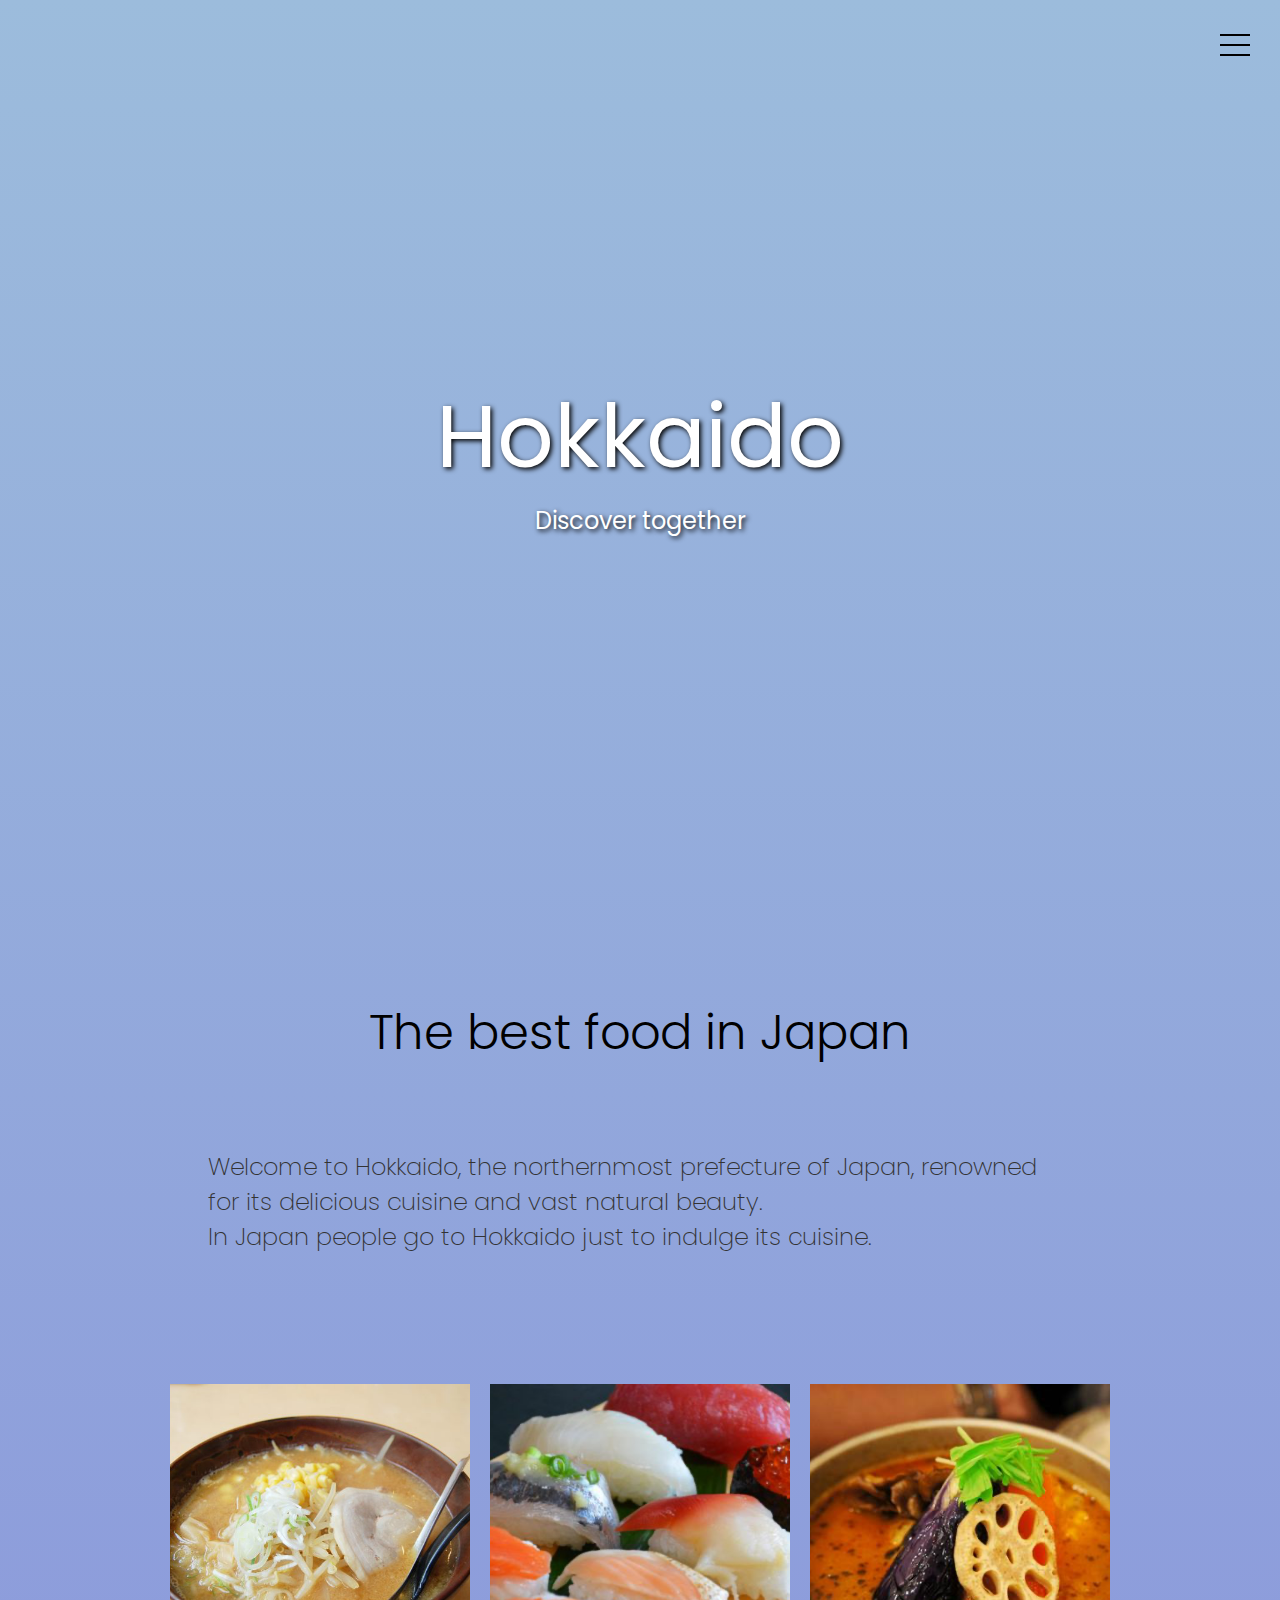
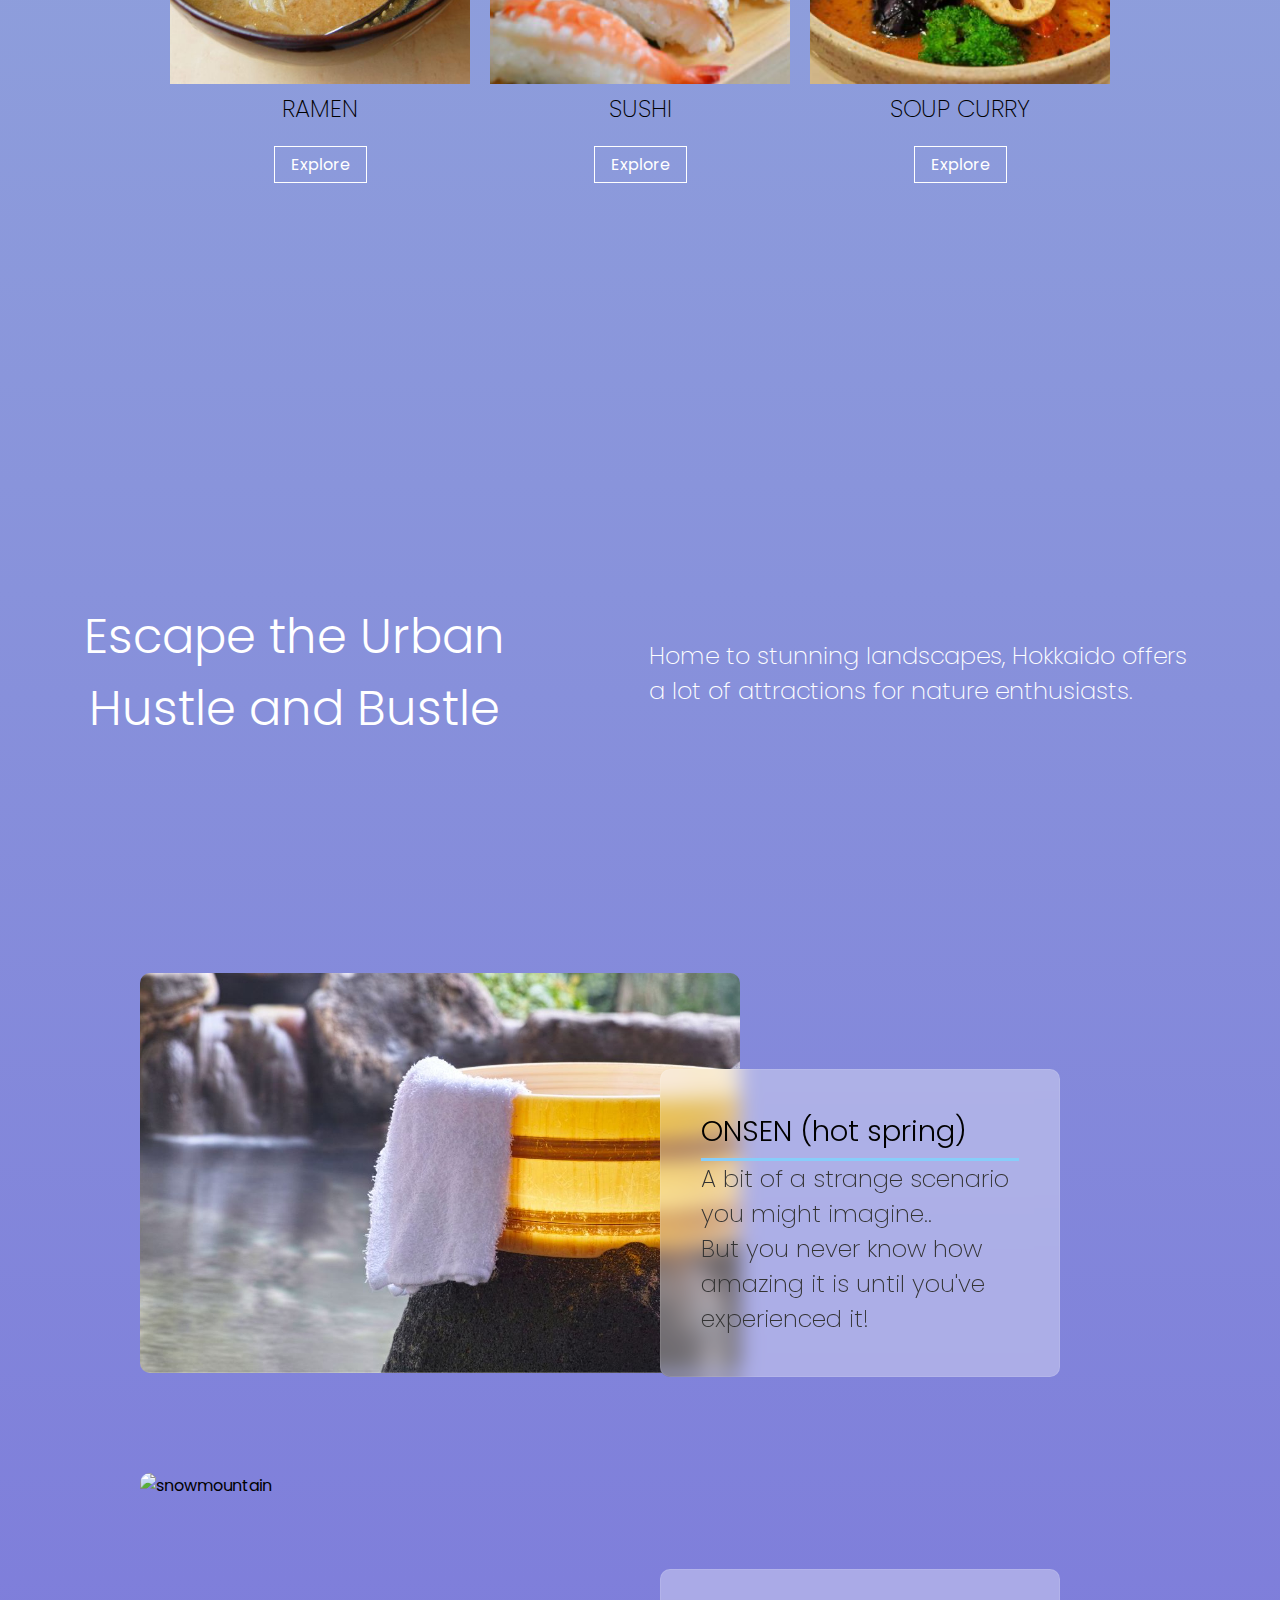
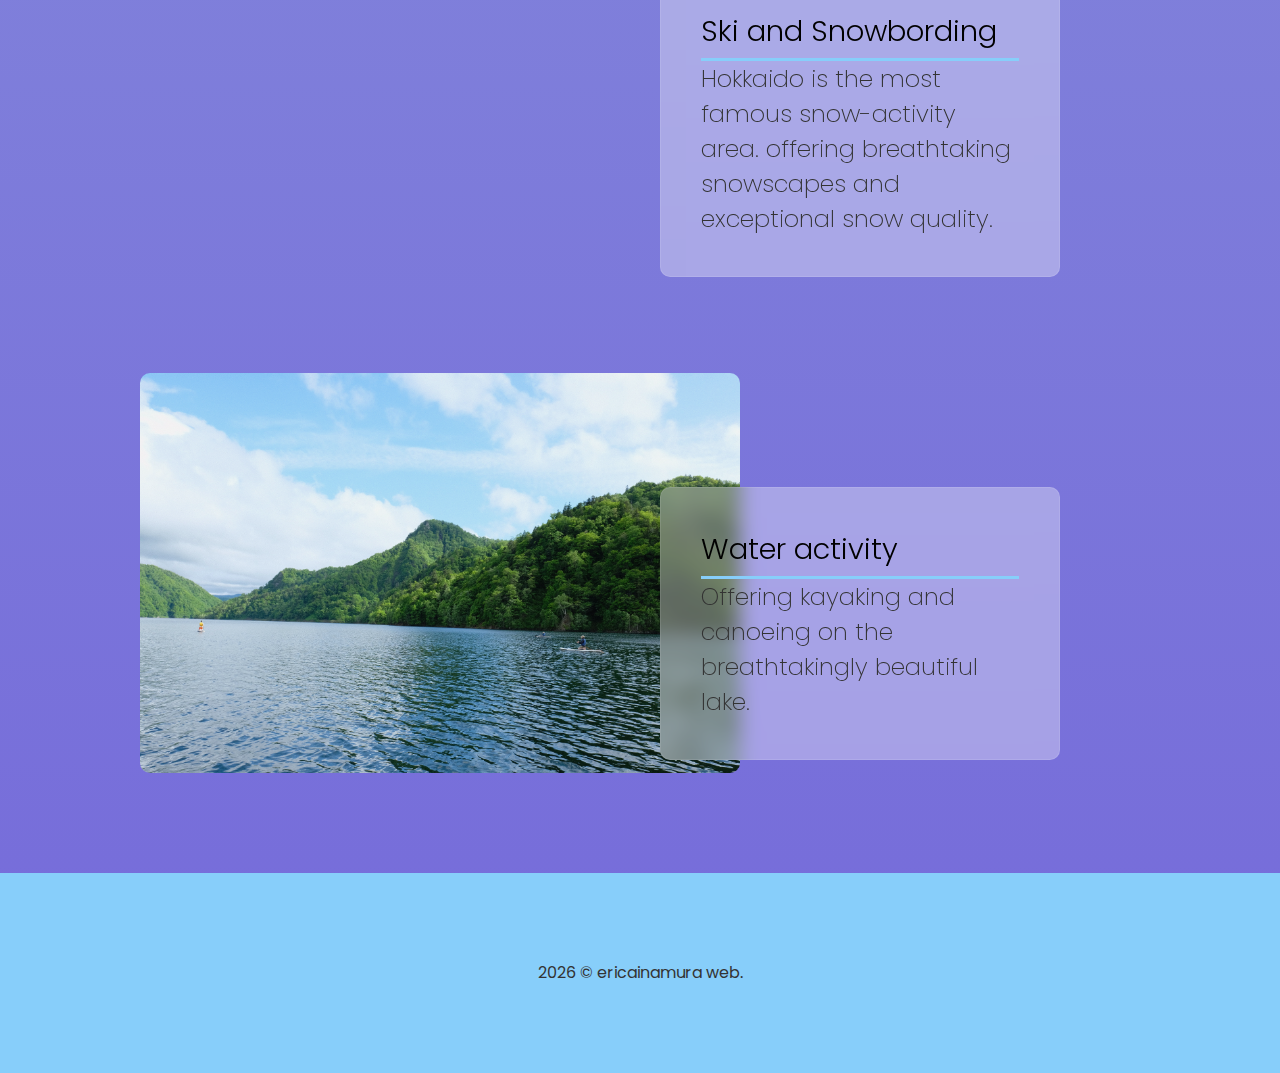
==== index.html @ ae8bf1f2 "adjust color" ====
<!DOCTYPE html>
<html lang="en">
  <head>
    <meta charset="UTF-8" />
    <!-- CSSファイルの読み込み -->
    <link rel="stylesheet" href="style.css" />
    <title>HokkaidoーmySite</title>
  </head>
<body>
  <section class="main-background">
    <header id="navArea">
    <nav>
        <ul class="nav-list">
          <li class="nav-list-item">
            <a href="index.html">Home</a>
          </li>
          <li class="nav-list-item"><a href="index.html#about">About</a></li>
          <li class="nav-list-item"><a href="index.html#food">Food experiences</a></li>
          <li class="nav-list-item"><a href="index.html#outdoors">Outdoors</a></li>
        </ul> 
      </nav> 
    
      <div class="hamburger-icon" >
        <span></span>
        <span></span>
        <span></span>
      </div>
 
    </header>

    <div class="main-visual">
      <video id="video" width="320" height="240" autoplay muted>
        <source src="img/mountain.mp4" type="video/mp4">
    </video>
   
        <h1>Hokkaido
          <br> 
        <div class="main-visual-subtitle">
          Discover together
        </div></h1>

        
      </div>
    
    <main>
      <section class="food" id="food">
        <h2>The best food in Japan<br>
           </h2>
        
        <p class="main-text">
          Welcome to Hokkaido, the northernmost prefecture of Japan, renowned for its delicious cuisine and vast natural beauty.<br />
          In Japan people go to Hokkaido just to indulge its cuisine. <br />
         
        </p>
        <div class="main-contents">
          <!-- <a href="./pages/ramen.html"  target="_blank"  class="main-contents-box"> -->
            <div class="main-contents-box"> 
              <img src="img/adpDSC_7611-750x499.png">
                <div class =contents-box_description>
                  <h4>RAMEN</h4>
                  <button href="./pages/ramen.html">Explore</button>
                </div>
            </div>

            <div class="main-contents-box"> 
              <img src="img/adpDSC_4734-760x507-1-640x360.png">
                <div class =contents-box_description>
                  <h4>SUSHI</h4>
                  <button href="">Explore</button>
                </div>
            </div>

            <div class="main-contents-box"> 
              <img src="img/b0163bba0c34a1e359dde5c0714f69fa_t.png">
                <div class =contents-box_description>
                  <h4>SOUP CURRY</h4>
                  <button href="">Explore</button>
                </div>
            </div>
         
          <!-- <a href="" class="main-contents-box">
            <img src="img/adpDSC_4734-760x507-1-640x360.png">
            <div class =contents-box_description>
              <h4>SUSHI <br>coming soon!</h4>
            </div>
          </a>
          <a href="" class="main-contents-box">
            <img src="img/b0163bba0c34a1e359dde5c0714f69fa_t.png">
            <div class =contents-box_description>
              <h4>SOUP CURRY <br>coming soon!</h4>
            </div>
          </a> -->
          <!-- <a href="" class="main-contents-box">
            <img src="img/20210830_zangi_main-670x443.png">
            <div class =contents-box_description>
              <h4>ZANGI <br>coming soon!</h4>
            </div>
          </a>
          <a href="" class="main-contents-box">
            <img src="img/jingisukan.jpg">
            <div class =contents-box_description>
              <h4>JINGISKAN <br>coming soon!</h4>
            </div>
          </a>
          <a href="" class="main-contents-box">
            <img src="img/kiji1Img.jpg">
            <div class =contents-box_description>
              <h4>SOFT ICED CREAM <br>coming soon!</h4>
            </div>
          </a> -->
        </div>
      </section>

      <section  id="outdoors"> 
        <div class="outdoor-title">

          <h2 class="light">Escape the Urban Hustle and Bustle</h2>
          <p class="main-text light">
            Home to stunning landscapes, Hokkaido offers a lot of attractions for nature enthusiasts.
          </p>
        </div>
        <div class="content">
            <div class="image">
              <img src="img/onsen.jpg" alt="hotspring" />
            </div>
            <div class="text-box">
            <h3>ONSEN (hot spring)</h3>
            <div class="border_line"></div>
            <p>A bit of a strange scenario you might imagine..<br> But you never know how amazing it is until you've experienced it!  </p>
            </div>
            </div>
            <div class="content">
            <div class="image">
              <img src="img/IMG_snowmountain.png" alt="snowmountain" />
            </div>
            <div class="text-box">
            <h3>Ski and Snowbording</h3>
            <div class="border_line"></div>
            <p>Hokkaido is the most famous snow-activity area. offering breathtaking snowscapes and exceptional snow quality. </p>
            </div>
            </div>

            <div class="content">
            <div class="image">
              <img src="img/lake.png" alt="lake" />
            </div>
            <div class="text-box">
            <h3>Water activity</h3>
            <div class="border_line"></div>
             <p>Offering kayaking and canoeing on the breathtakingly beautiful lake.</p>
    
            </div>
        </div>
      </div>
</section>
        
      
    </main>

    <footer>
      <p class="footer-text"><span id="current-year"></span> &copy; ericainamura web.</p>
    </footer>
    <script src="https://unpkg.com/scrollreveal"></script>
    <script>  //common options
      ScrollReveal({
        reset: true,
        distance: "60px",
        duration: 2000,
        delay: 200
      });
      // ScrollReveal().reveal(".main-visual h1", {
      //   delay: 300,
      //   origin: "left",
      // });
     
      
      ScrollReveal().reveal(".image img,.main-contents-box", {
        delay: 500,
        origin: "left",
        interval: 200,
      });
      ScrollReveal().reveal(".text-box", {
        delay: 700,
        origin: "right",
      });

      </script>


</section>
<script src="script.js"></script>
  </body>
</html>
---- style.css ----
@charset "UTF-8";
@import url("https://fonts.googleapis.com/css2?family=Poppins:wght@100;200;300;400;500;600;700;800;900&display=swap");
* {
  box-sizing: border-box;
  margin: 0;
  padding: 0;
  font-family: "Poppins", sans-serif;
}

:root {
  --light-color: #fff;
  --dark-color: #333;
}
.main-background {
  background: linear-gradient(rgb(156, 188, 220), rgb(117, 106, 218));
}

main {
  overflow: hidden;
}
header {
  width: 100%;
  position: fixed;
  z-index: 999;
  height: 70px;
}
.heading img {
  height: 70px;
}

nav {
  margin: 0 auto;
  position: fixed;
  display: block;
  top: 0;
  left: -400px;
  opacity: 0;
  transition: all 0.5s;
  width: 100%;
  background-color: #000000c7;
}
h2 {
  font-size: 3rem;
  font-weight: 300;
}
h3 {
  font-size: 1.8rem;
  font-weight: 300;
}
p {
  font-size: 24px;
  color: var(--dark-color);
  text-align: left;
}

/* coloring text */
.light {
  color: var(--light-color);
}

.open nav {
  left: 0;
  opacity: 1;
}

.nav-list-item {
  margin: 0 30px;
  list-style: none;
  line-height: 70px;
  text-align: center;
  color: var(--light-color);
}
.nav-list-item a {
  text-decoration: none;
  color: var(--light-color);
}

.hamburger-icon {
  position: fixed;
  top: 30px;
  right: 30px;
  width: 30px;
  height: 30px;
  z-index: 3;
  display: block;
  cursor: pointer;
}
.hamburger-icon span {
  display: block;
  position: absolute;
  width: 30px;
  height: 2px;
  left: 0;
  background-color: black;
  transition: all 0.5s ease;
}
.hamburger-icon span:nth-child(1) {
  top: 4px;
}
.hamburger-icon span:nth-child(2) {
  top: 14px;
}
.hamburger-icon span:nth-child(3) {
  bottom: 4px;
}

.open .hamburger-icon span {
  background-color: var(--light-color);
}
.open .hamburger-icon span:nth-child(1) {
  transform: translateY(10px) rotate(-315deg);
}
.open .hamburger-icon span:nth-child(2) {
  display: none;
}
.open .hamburger-icon span:nth-child(3) {
  transform: translateY(-10px) rotate(315deg);
}

/* MAIN VISUAL */
.main-visual {
  width: 100%;
  background-size: cover;
  position: relative;
  overflow: hidden;
  background-position: center;
}

.main-visual video {
  min-width: 100%;
  height: 100vh;
  object-fit: cover;
}

.main-visual h1 {
  text-align: center;
  position: absolute;
  top: 50%;
  left: 50%;
  font-size: 5.5rem;
  font-weight: 400;
  color: var(--light-color);
  transform: translate(-50%, -50%);
  text-shadow: 2px 2px 5px black;
}

.main-visual-subtitle {
  color: var(--light-color);
  font-size: 24px;
}

.main {
  width: 100%;
  overflow: hidden;
}
.food {
  padding: 90px 0 90px 0;
  text-align: center;
}

.border_line {
  height: 8px;
  border-bottom: 3px solid lightskyblue;
  margin: 0 auto;
}

/* FOOD */
.main-text {
  padding: 80px;
  font-weight: 200;
  margin: 0 auto;
  width: 80%;
}
.main-contents {
  padding-bottom: 130px;
  margin: 40px auto;
  display: flex;
  justify-content: center;
}
.main-contents-box {
  margin-bottom: 20px;
  background-size: cover;
  background-position: center;
  position: relative;
  padding: 10px;
}

.contents-box_description h4 {
  font-size: 1.5rem;
  font-weight: 200;
}
.contents-box_description button {
  padding: 5px 16px;
  margin-top: 20px;
  font-size: 1rem;
  color: var(--light-color);
  background-color: transparent;
  border: solid 1px var(--light-color);
  cursor: pointer;
}
.contents-box_description button:hover {
  color: var(--light-color);
  background-color: rgba(255, 255, 255, 0.3);
  transition: all 0.3s;
}
.main-contents-box img {
  width: 300px;
  height: 300px;
  object-fit: cover;
}

/* OutDOOR */
.outdoor-title {
  width: 100%;
  height: 400px;
  background-image: url(img/otaru.png);
  background-size: cover;
  background-position: center;
  text-align: center;
  display: flex;
  justify-content: center;
  align-items: center;
  padding-left: 20px;
}

.content {
  justify-content: center;
  align-items: center;
  width: 90%;
  display: flex;
  margin: 100px auto;
}

.content .image {
  width: 600px;
  height: 400px;
  overflow: hidden;
  position: relative;
}
.image img {
  width: 100%;
  height: 100%;
  top: 0;
  left: 0;
  border-radius: 10px;
  z-index: 10;
  position: absolute;
  object-fit: cover;
}

.content .text-box {
  z-index: 20;

  background: rgb(255 255 255 / 34%);
  backdrop-filter: blur(10px);
  padding: 40px;
  max-width: 400px;
  border: 1px solid rgba(255, 255, 255, 0.1);
  border-radius: 10px;
  transform: translate(-80px, 50px);
  font-weight: 200;
}

.about-contents {
  display: flex;
  border-top: solid 1px black;
  padding: 30px;
  margin-top: 50px;
  align-items: center;
}
.about-pic {
  width: 50%;
  text-align: center;
}
.about-pic img {
  width: 50%;
}
.about-text {
  width: 50%;
  padding: 15px;
  font-weight: 100;
}

footer {
  width: 100%;
  text-align: center;
  line-height: 200px;
  background-color: lightskyblue;
  color: var(--light-color);
}

.footer-text {
  font-size: 16px;
  text-align: center;
}

/* ///////////////////RAMEN.HTML///////////// */
.ramen-background {
  background: rgba(17, 17, 18, 0.922);
}
.ramen-background .hamburger-icon span {
  background-color: var(--light-color);
}
.mv-img {
  width: 100%;
  height: 100%;
  position: relative;
}
.mv-img img {
  width: 100%;
}
.catch {
  position: absolute;
  top: 0;
  left: 0;
  width: 100%;
  height: 100%;
  background-color: rgba(0, 0, 0, 0.5);
}
.catch h4 {
  color: var(--light-color);
  top: 50%;
  position: absolute;
  left: 50%;
  transform: translate(-50%, -50%);
  font-size: 3rem;
  font-style: italic;
  font-weight: 200;
}
.main-page {
  display: grid;
  grid-template-columns: repeat(3, 1fr);
  text-align: center;
}
.container {
  padding: 8px;
}
.ramen-image img {
  width: 300px;
}

.main-exp {
  text-align: center;
  margin: 50px auto;
  color: var(--light-color);
  font-weight: 200;
  width: 50%;
}

.main-exp span {
  font-weight: 400;
  font-size: 1.5rem;
}

.text {
  font-weight: 200;
}
.text p {
  padding: 10px;
}
.material-symbols-outlined {
  display: inline-flex;
  vertical-align: middle;
}
.icon-exp {
  color: var(--light-color);
  font-weight: 200;
  text-align: center;
  margin-bottom: 30px;
  padding: 10px;
  border-top: solid 1px lightskyblue;
  border-bottom: solid 1px lightskyblue;
}
.shop-name a {
  text-decoration: none;
  color: var(--light-color);
}
.shop-name {
  font-size: 1.7rem;
}
.shop-name :hover {
  text-decoration: underline;
}

.address {
  text-decoration: underline;
}

/* MEDIA QUERY */

@media screen and (max-width: 1024px) {
  .main-page {
    grid-template-columns: repeat(2, 1fr);
  }
}
@media screen and (max-width: 768px) {
  .main-page {
    grid-template-columns: repeat(2, 1fr);
  }
  .main-text {
    padding: 0;
  }
  .food h2 {
    margin: 20px 0;
  }
  .main-contents {
    flex-direction: column;
  }
}

@media screen and (max-width: 480px) {
  h2 {
    margin: 10px;
    font-size: 30px;
    padding: 30px;
    color: var(--dark-color);
  }
  .main-visual video {
    height: 50vh;
  }
  .outdoor-title {
    height: auto;
    flex-direction: column;
  }
  .main-text {
    padding: 30px;
  }
  .content {
    flex-direction: column;
    position: relative;
    text-align: center;
  }
  .content .image {
    min-width: 100%;
  }
  .content .text-box {
    position: absolute;
    left: 20%;
    right: 0;
    min-width: 100%;
    backdrop-filter: blur(5px);
  }
  .main-page {
    grid-template-columns: repeat(1, 1fr);
  }
  .catch h4 {
    font-size: 2rem;
  }
  .main-exp {
    width: 90%;
  }
}
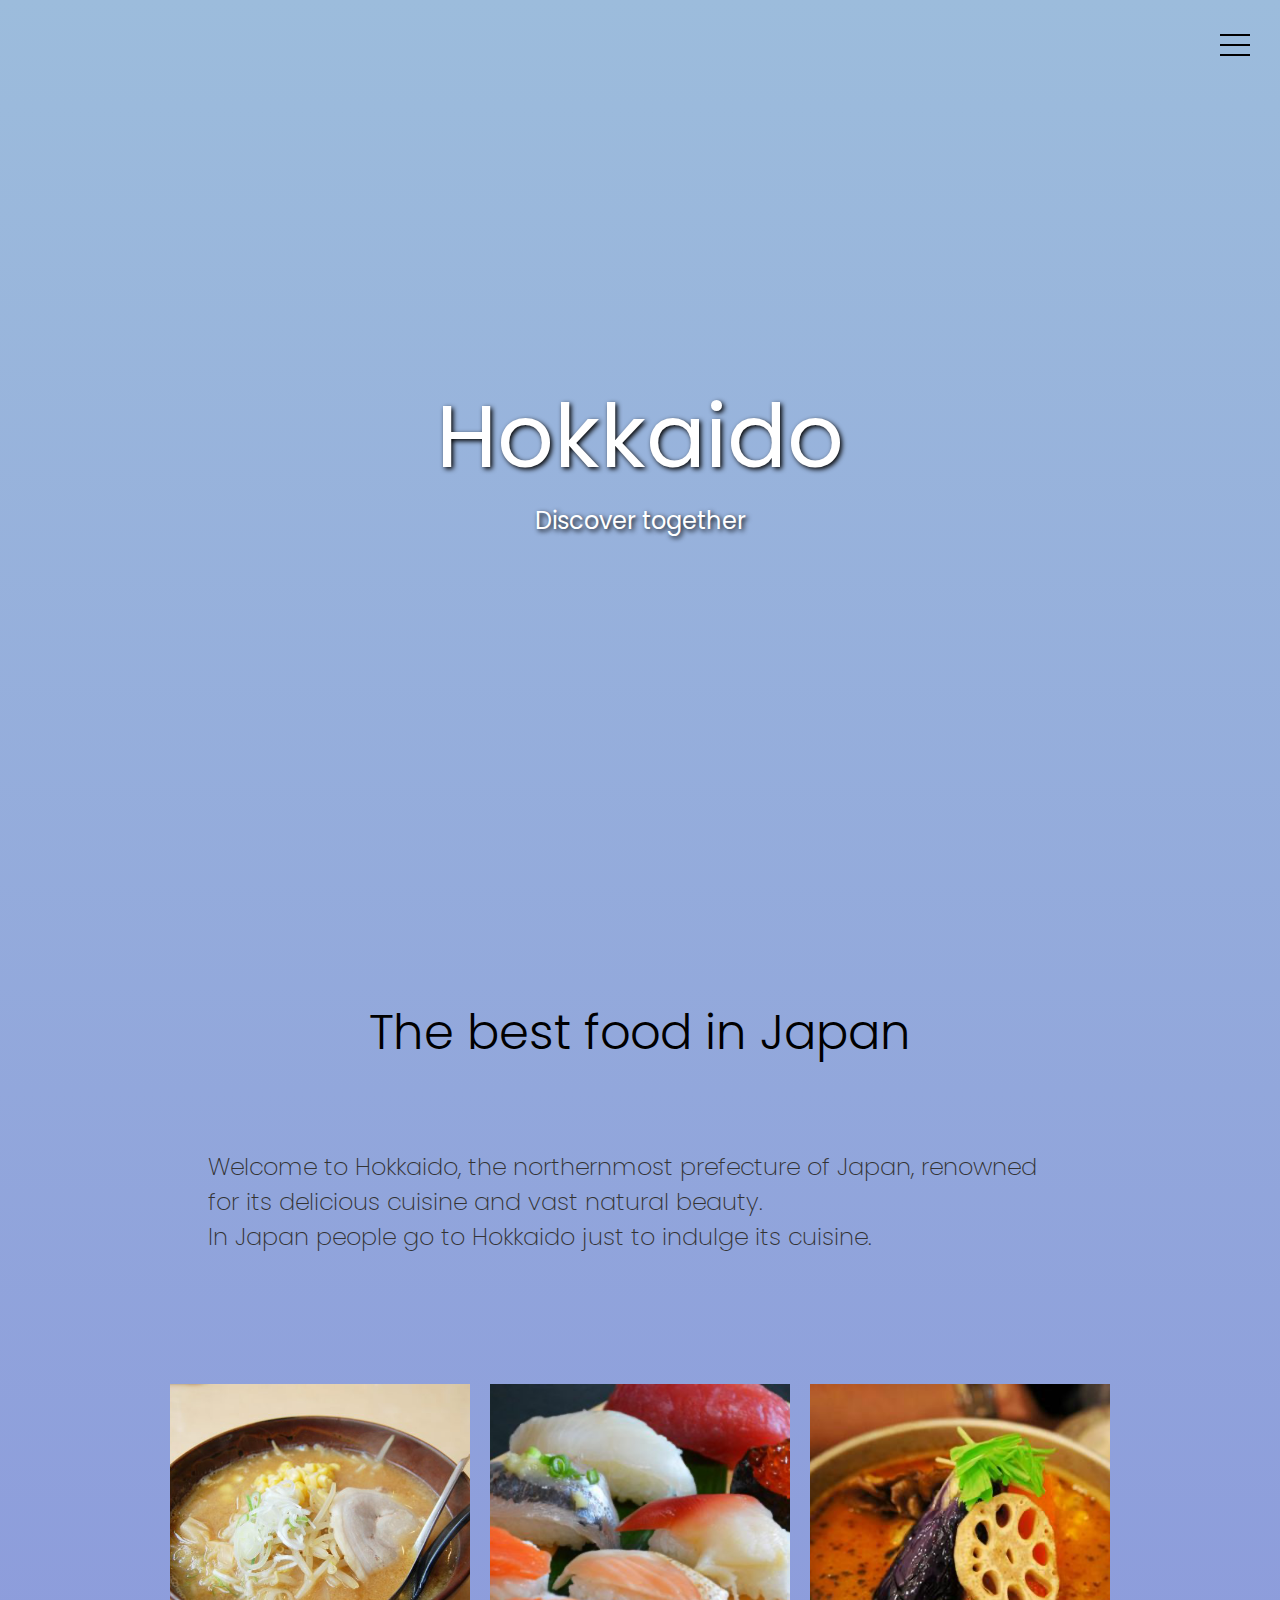
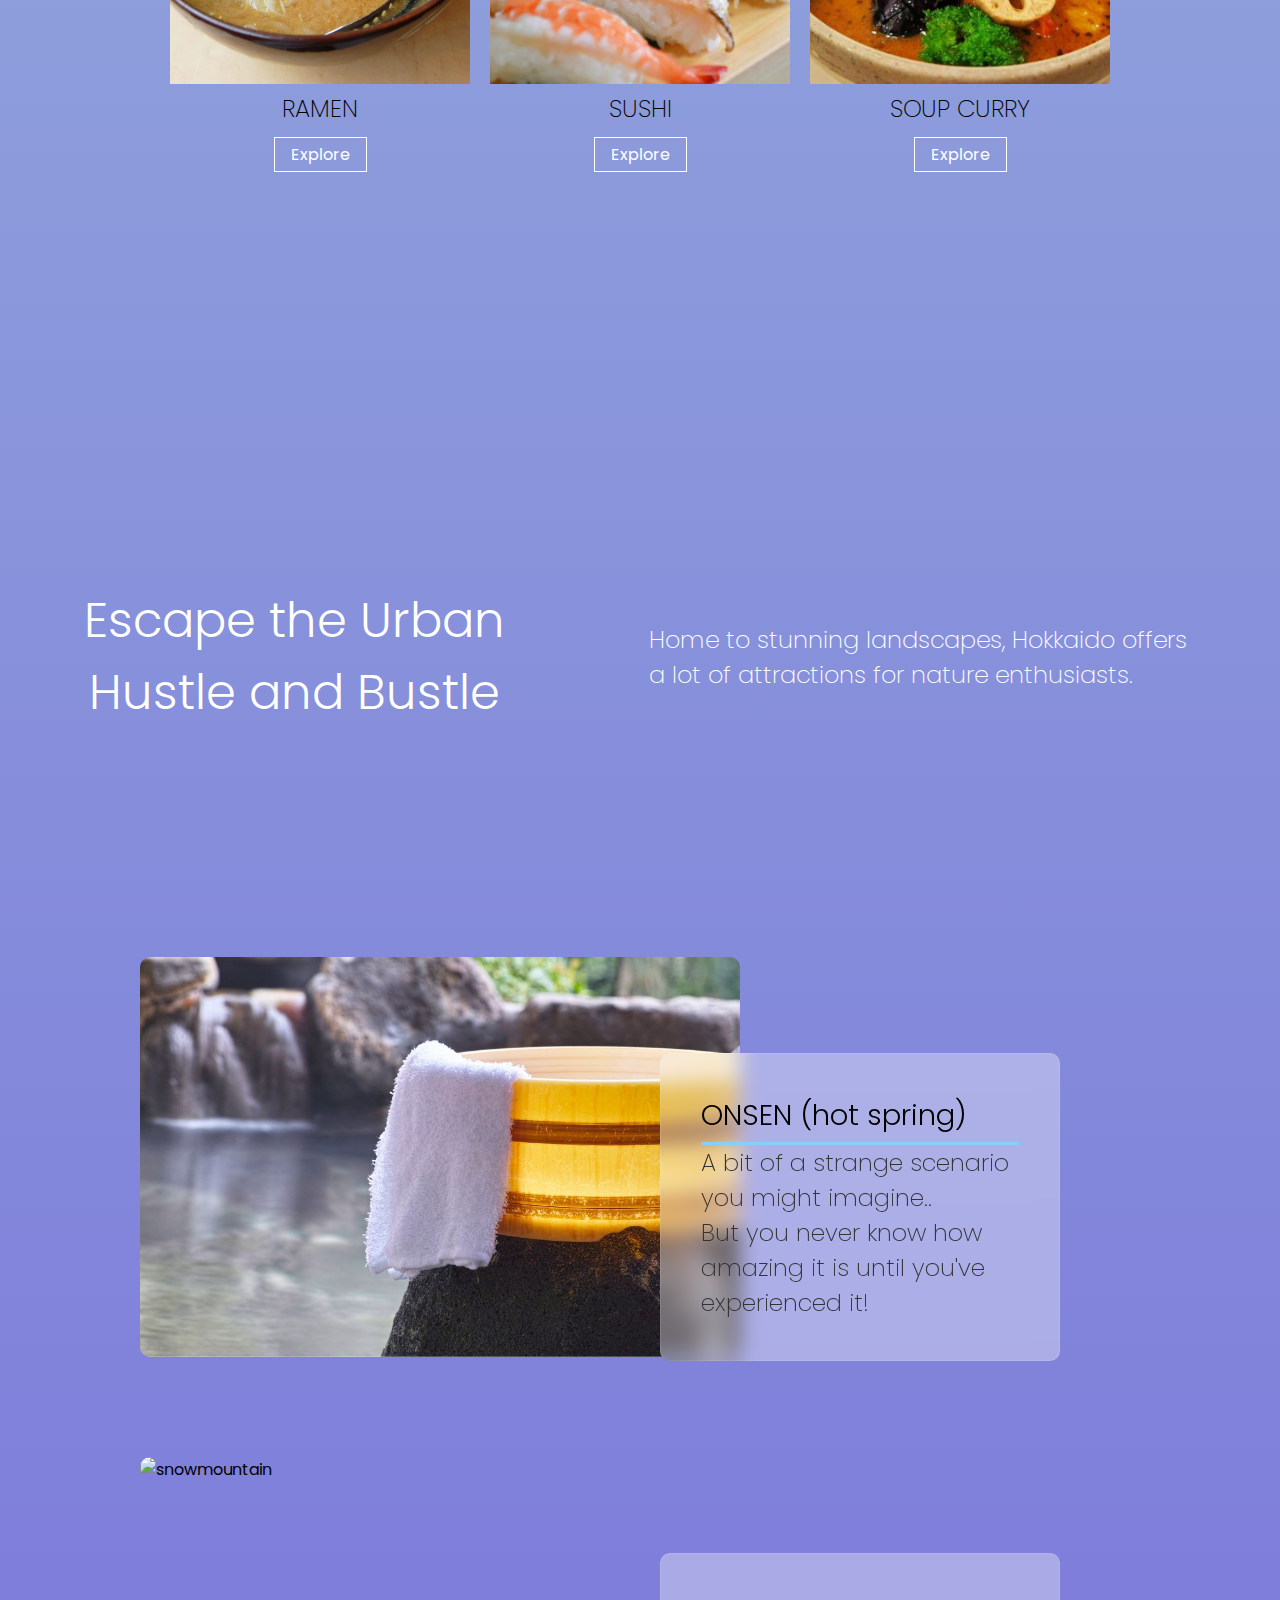
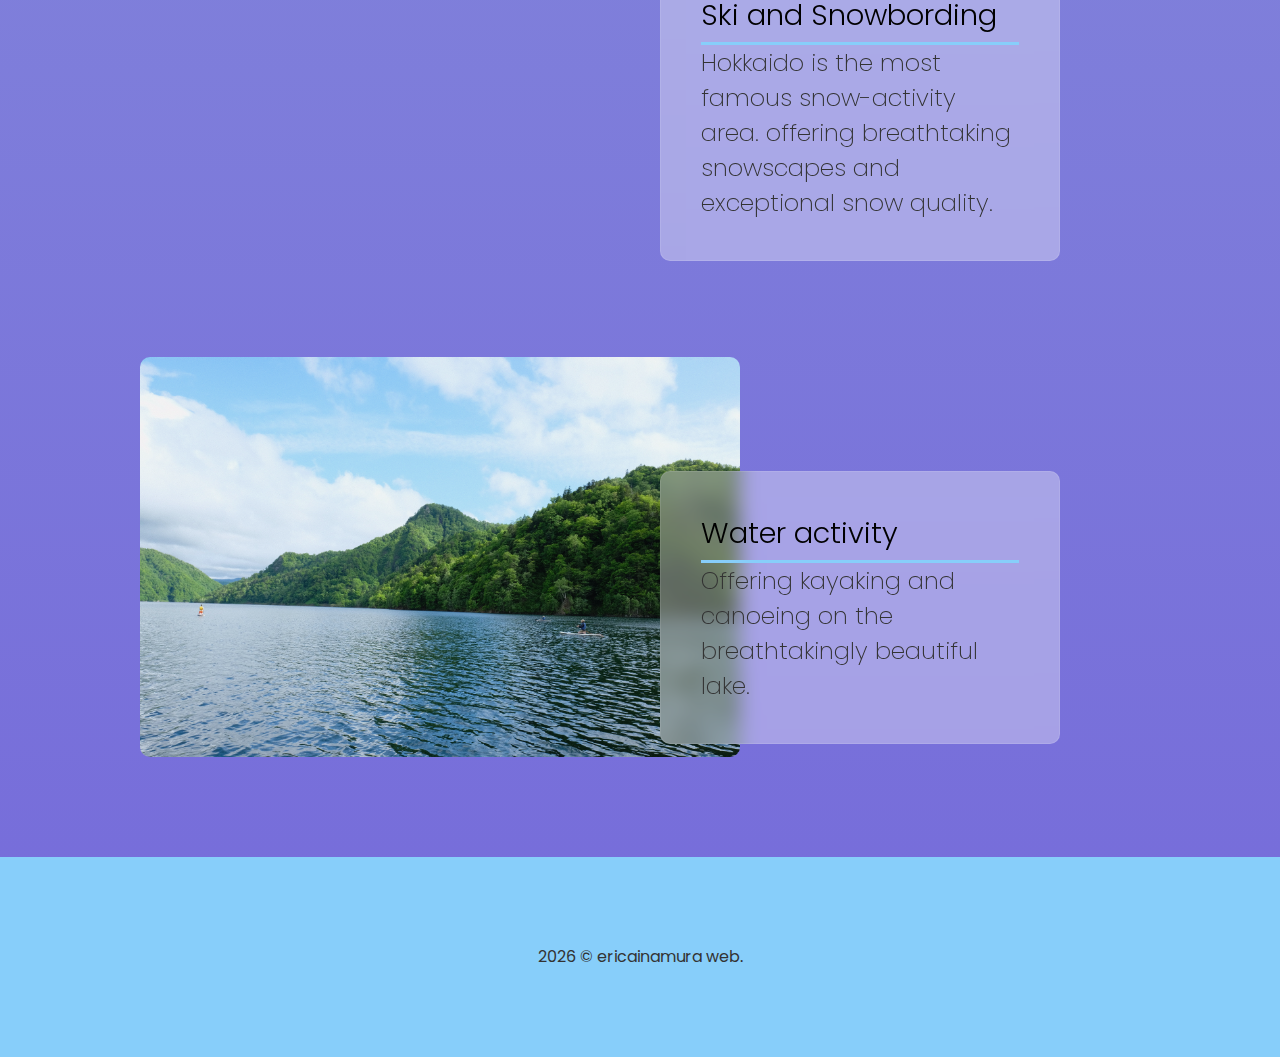
==== commit b7461397: "nav btn" ====
--- a/index.html
+++ b/index.html
@@ -14,7 +14,6 @@
           <li class="nav-list-item">
             <a href="index.html">Home</a>
           </li>
-          <li class="nav-list-item"><a href="index.html#about">About</a></li>
           <li class="nav-list-item"><a href="index.html#food">Food experiences</a></li>
           <li class="nav-list-item"><a href="index.html#outdoors">Outdoors</a></li>
         </ul> 
@@ -58,7 +57,7 @@
               <img src="img/adpDSC_7611-750x499.png">
                 <div class =contents-box_description>
                   <h4>RAMEN</h4>
-                  <button href="./pages/ramen.html">Explore</button>
+                  <a href="./pages/ramen.html">Explore</a>
                 </div>
             </div>
 
@@ -66,7 +65,7 @@
               <img src="img/adpDSC_4734-760x507-1-640x360.png">
                 <div class =contents-box_description>
                   <h4>SUSHI</h4>
-                  <button href="">Explore</button>
+                  <a href="">Explore</a>
                 </div>
             </div>
 
@@ -74,7 +73,7 @@
               <img src="img/b0163bba0c34a1e359dde5c0714f69fa_t.png">
                 <div class =contents-box_description>
                   <h4>SOUP CURRY</h4>
-                  <button href="">Explore</button>
+                  <a href="">Explore</a>
                 </div>
             </div>
          
--- a/style.css
+++ b/style.css
@@ -58,6 +58,7 @@
   color: var(--light-color);
 }
 
+/* Nav list */
 .open nav {
   left: 0;
   opacity: 1;
@@ -73,6 +74,10 @@
 .nav-list-item a {
   text-decoration: none;
   color: var(--light-color);
+}
+
+.nav-list-item a:hover {
+  color: lightskyblue;
 }
 
 .hamburger-icon {
@@ -188,8 +193,9 @@
 .contents-box_description h4 {
   font-size: 1.5rem;
   font-weight: 200;
-}
-.contents-box_description button {
+  margin-bottom: 16px;
+}
+.contents-box_description a {
   padding: 5px 16px;
   margin-top: 20px;
   font-size: 1rem;
@@ -197,8 +203,9 @@
   background-color: transparent;
   border: solid 1px var(--light-color);
   cursor: pointer;
-}
-.contents-box_description button:hover {
+  text-decoration: none;
+}
+.contents-box_description a:hover {
   color: var(--light-color);
   background-color: rgba(255, 255, 255, 0.3);
   transition: all 0.3s;
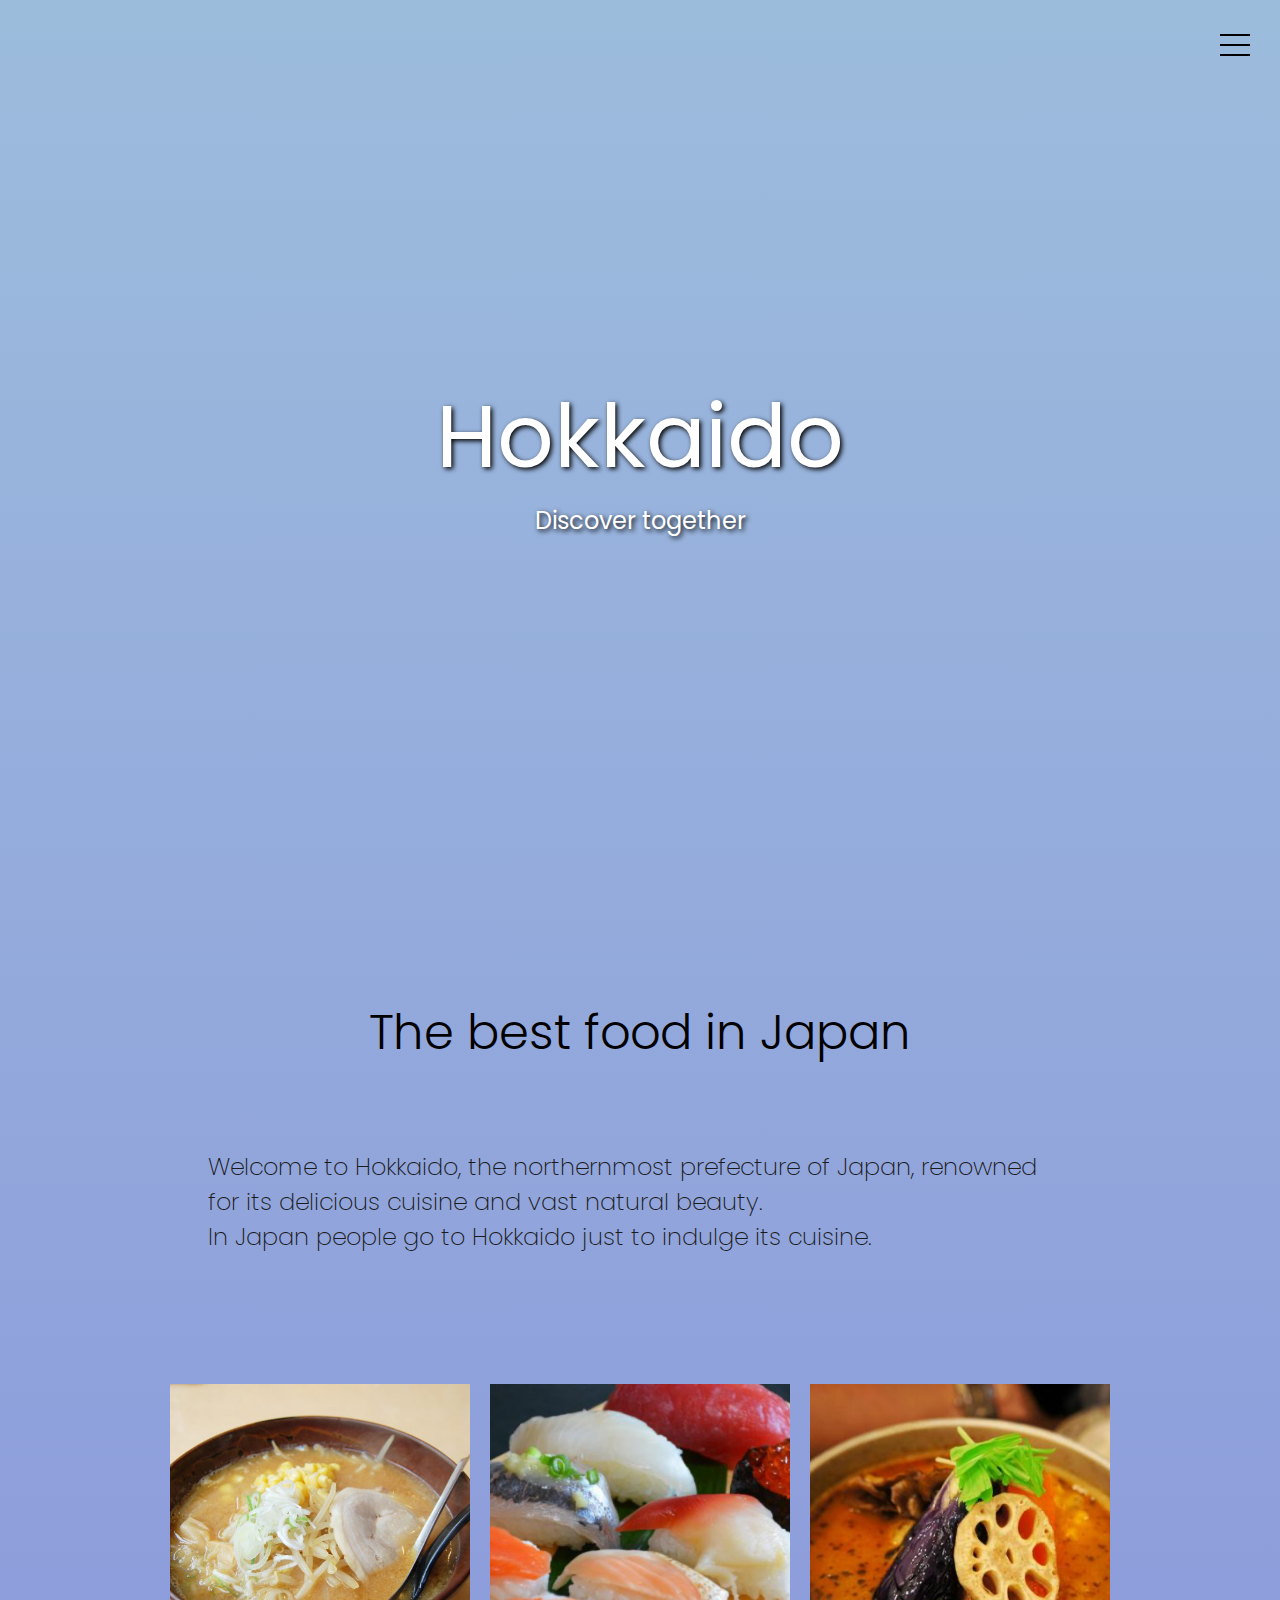
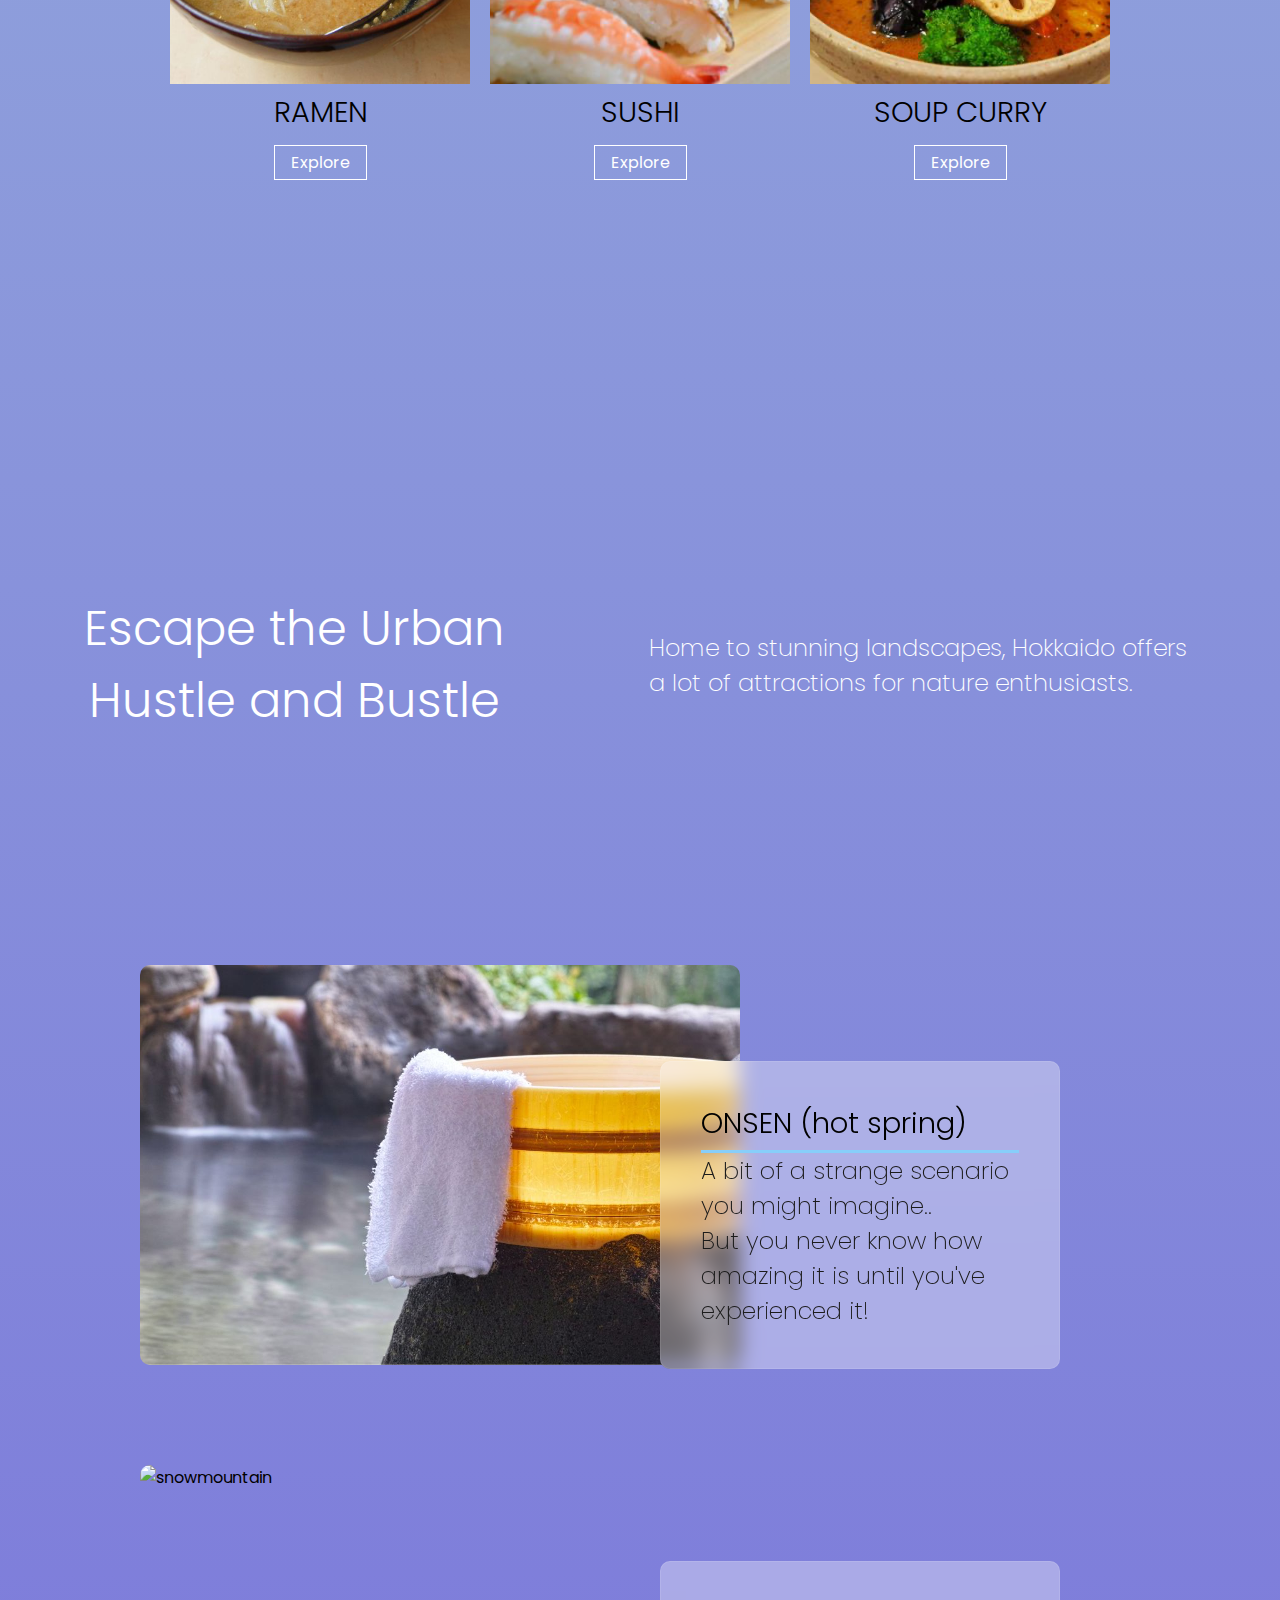
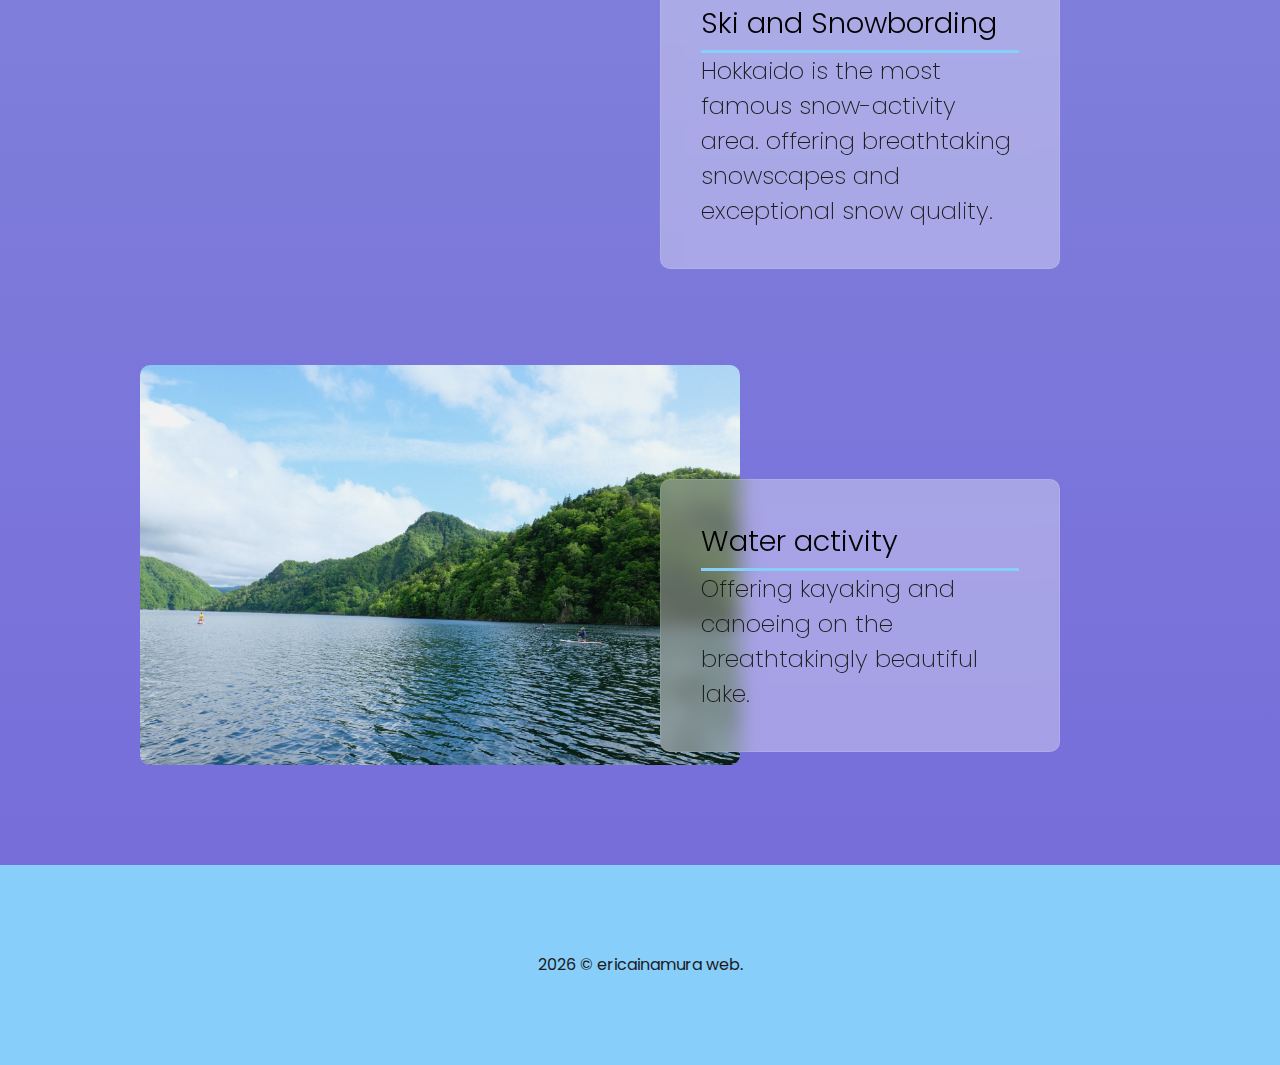
==== commit 4ac06bc0: "video" ====
--- a/index.html
+++ b/index.html
@@ -28,7 +28,7 @@
     </header>
 
     <div class="main-visual">
-      <video id="video" width="320" height="240" autoplay muted>
+      <video id="video" width="320" height="240" autoplay muted playsinline="">
         <source src="img/mountain.mp4" type="video/mp4">
     </video>
    
@@ -56,7 +56,7 @@
             <div class="main-contents-box"> 
               <img src="img/adpDSC_7611-750x499.png">
                 <div class =contents-box_description>
-                  <h4>RAMEN</h4>
+                  <h3>RAMEN</h3>
                   <a href="./pages/ramen.html">Explore</a>
                 </div>
             </div>
@@ -64,7 +64,7 @@
             <div class="main-contents-box"> 
               <img src="img/adpDSC_4734-760x507-1-640x360.png">
                 <div class =contents-box_description>
-                  <h4>SUSHI</h4>
+                  <h3>SUSHI</h3>
                   <a href="">Explore</a>
                 </div>
             </div>
@@ -72,7 +72,7 @@
             <div class="main-contents-box"> 
               <img src="img/b0163bba0c34a1e359dde5c0714f69fa_t.png">
                 <div class =contents-box_description>
-                  <h4>SOUP CURRY</h4>
+                  <h3>SOUP CURRY</h3>
                   <a href="">Explore</a>
                 </div>
             </div>
--- a/style.css
+++ b/style.css
@@ -9,7 +9,7 @@
 
 :root {
   --light-color: #fff;
-  --dark-color: #333;
+  --dark-color: #1b1b1b;
 }
 .main-background {
   background: linear-gradient(rgb(156, 188, 220), rgb(117, 106, 218));
@@ -74,6 +74,7 @@
 .nav-list-item a {
   text-decoration: none;
   color: var(--light-color);
+  font-size: 20px;
 }
 
 .nav-list-item a:hover {
@@ -190,9 +191,7 @@
   padding: 10px;
 }
 
-.contents-box_description h4 {
-  font-size: 1.5rem;
-  font-weight: 200;
+.contents-box_description h3 {
   margin-bottom: 16px;
 }
 .contents-box_description a {
@@ -339,19 +338,28 @@
   grid-template-columns: repeat(3, 1fr);
   text-align: center;
 }
-.container {
+.ramen-container {
   padding: 8px;
+  padding: 8px;
+  display: flex;
+  flex-direction: column;
+  justify-content: center;
+  align-items: center;
 }
 .ramen-image img {
   width: 300px;
 }
 
 .main-exp {
-  text-align: center;
-  margin: 50px auto;
-  color: var(--light-color);
-  font-weight: 200;
-  width: 50%;
+  color: var(--light-color);
+  font-weight: 200;
+
+  text-align: left;
+  margin: 30px auto;
+  color: var(--light-color);
+  font-weight: 200;
+  width: 90%;
+  padding: 20px;
 }
 
 .main-exp span {
@@ -391,6 +399,7 @@
 
 .address {
   text-decoration: underline;
+  font-size: 16px;
 }
 
 /* MEDIA QUERY */
@@ -412,6 +421,10 @@
   }
   .main-contents {
     flex-direction: column;
+  }
+  .main-text {
+    padding: 50px;
+    width: 100%;
   }
 }
 
@@ -430,7 +443,8 @@
     flex-direction: column;
   }
   .main-text {
-    padding: 30px;
+    padding: 50px;
+    width: 100%;
   }
   .content {
     flex-direction: column;
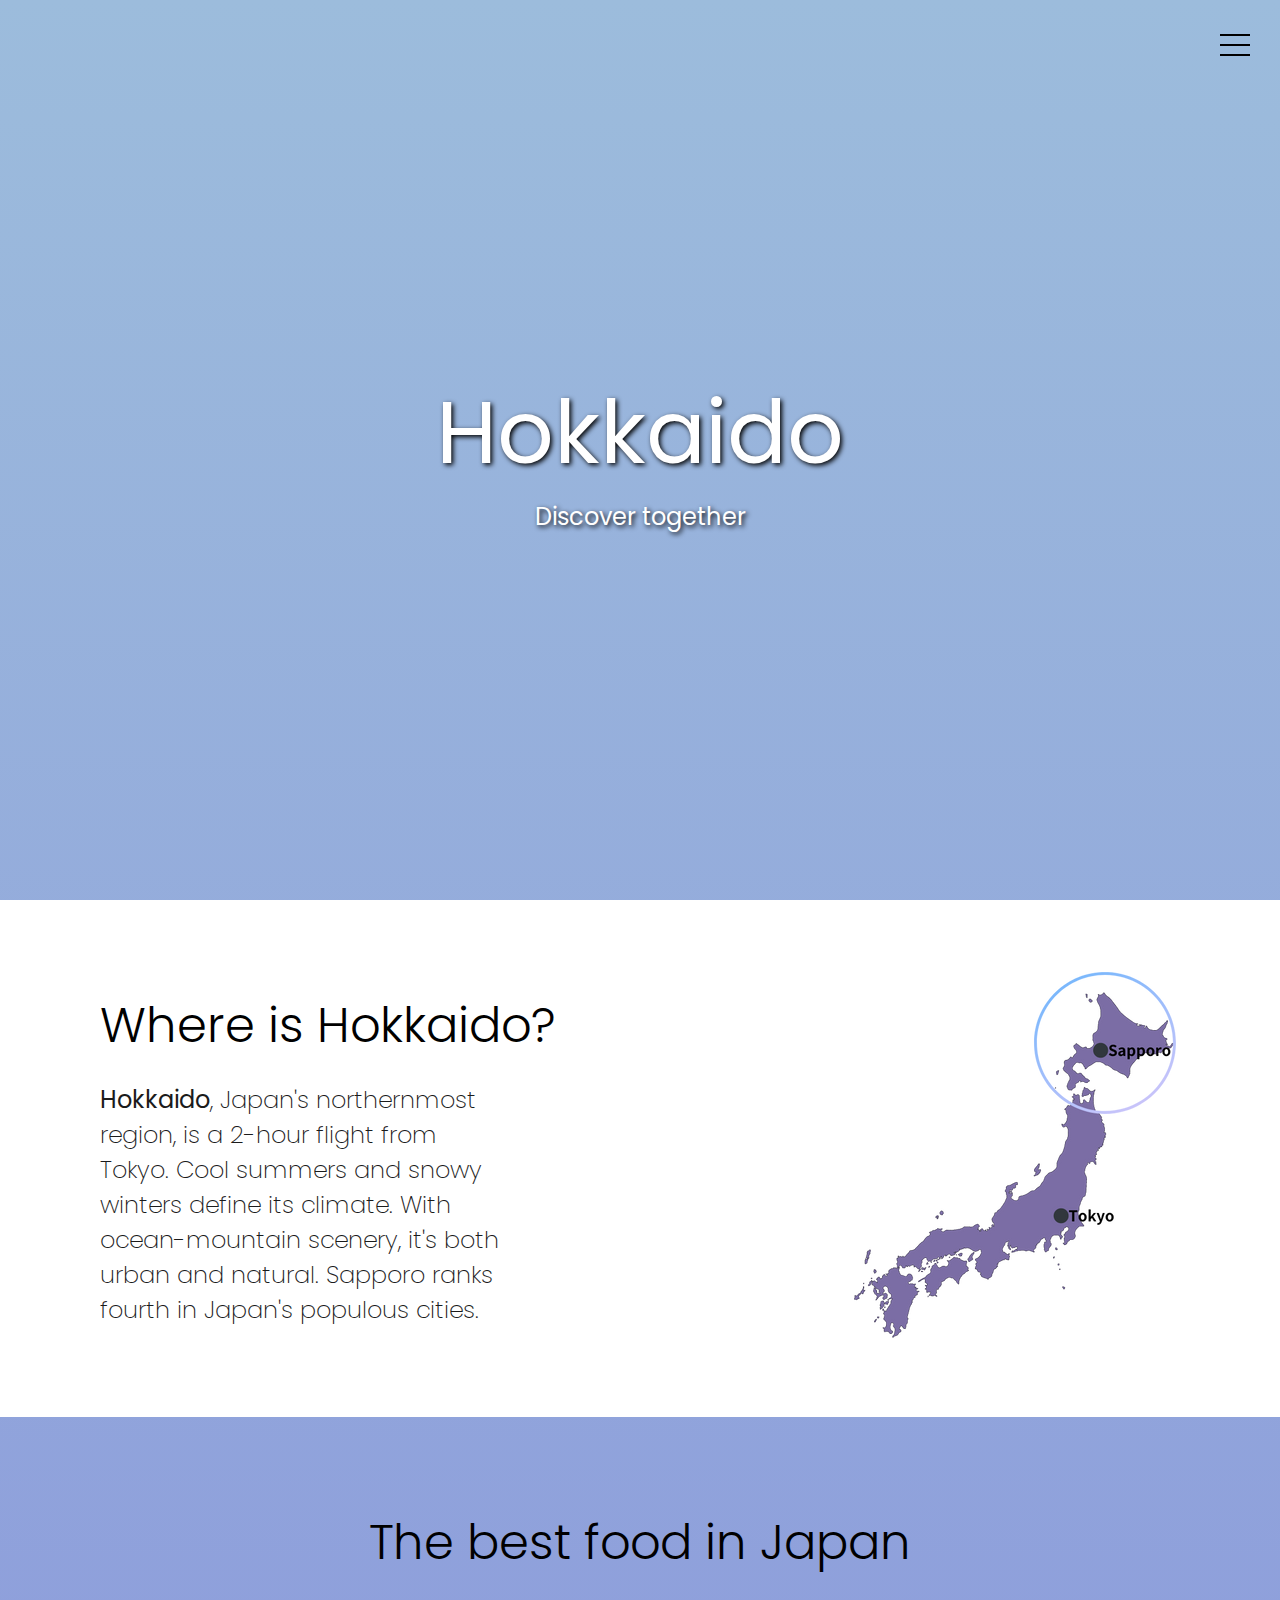
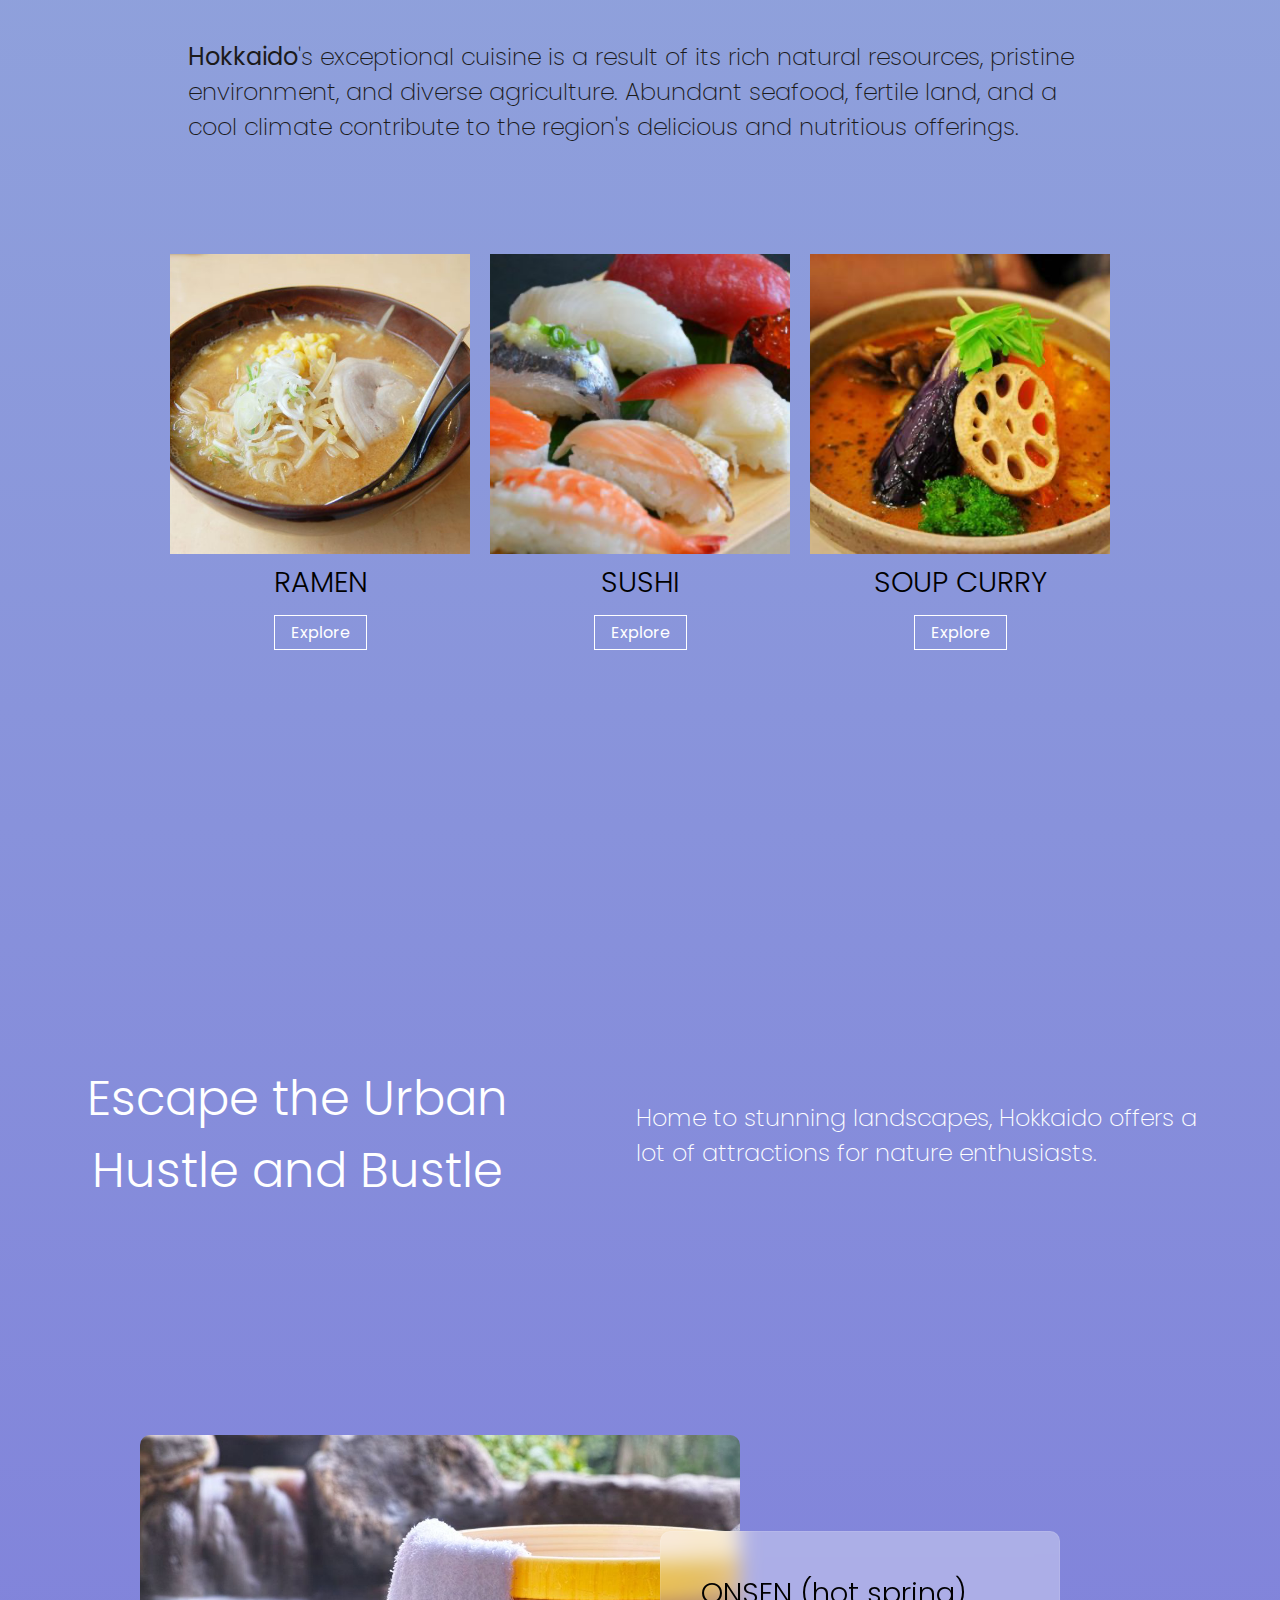
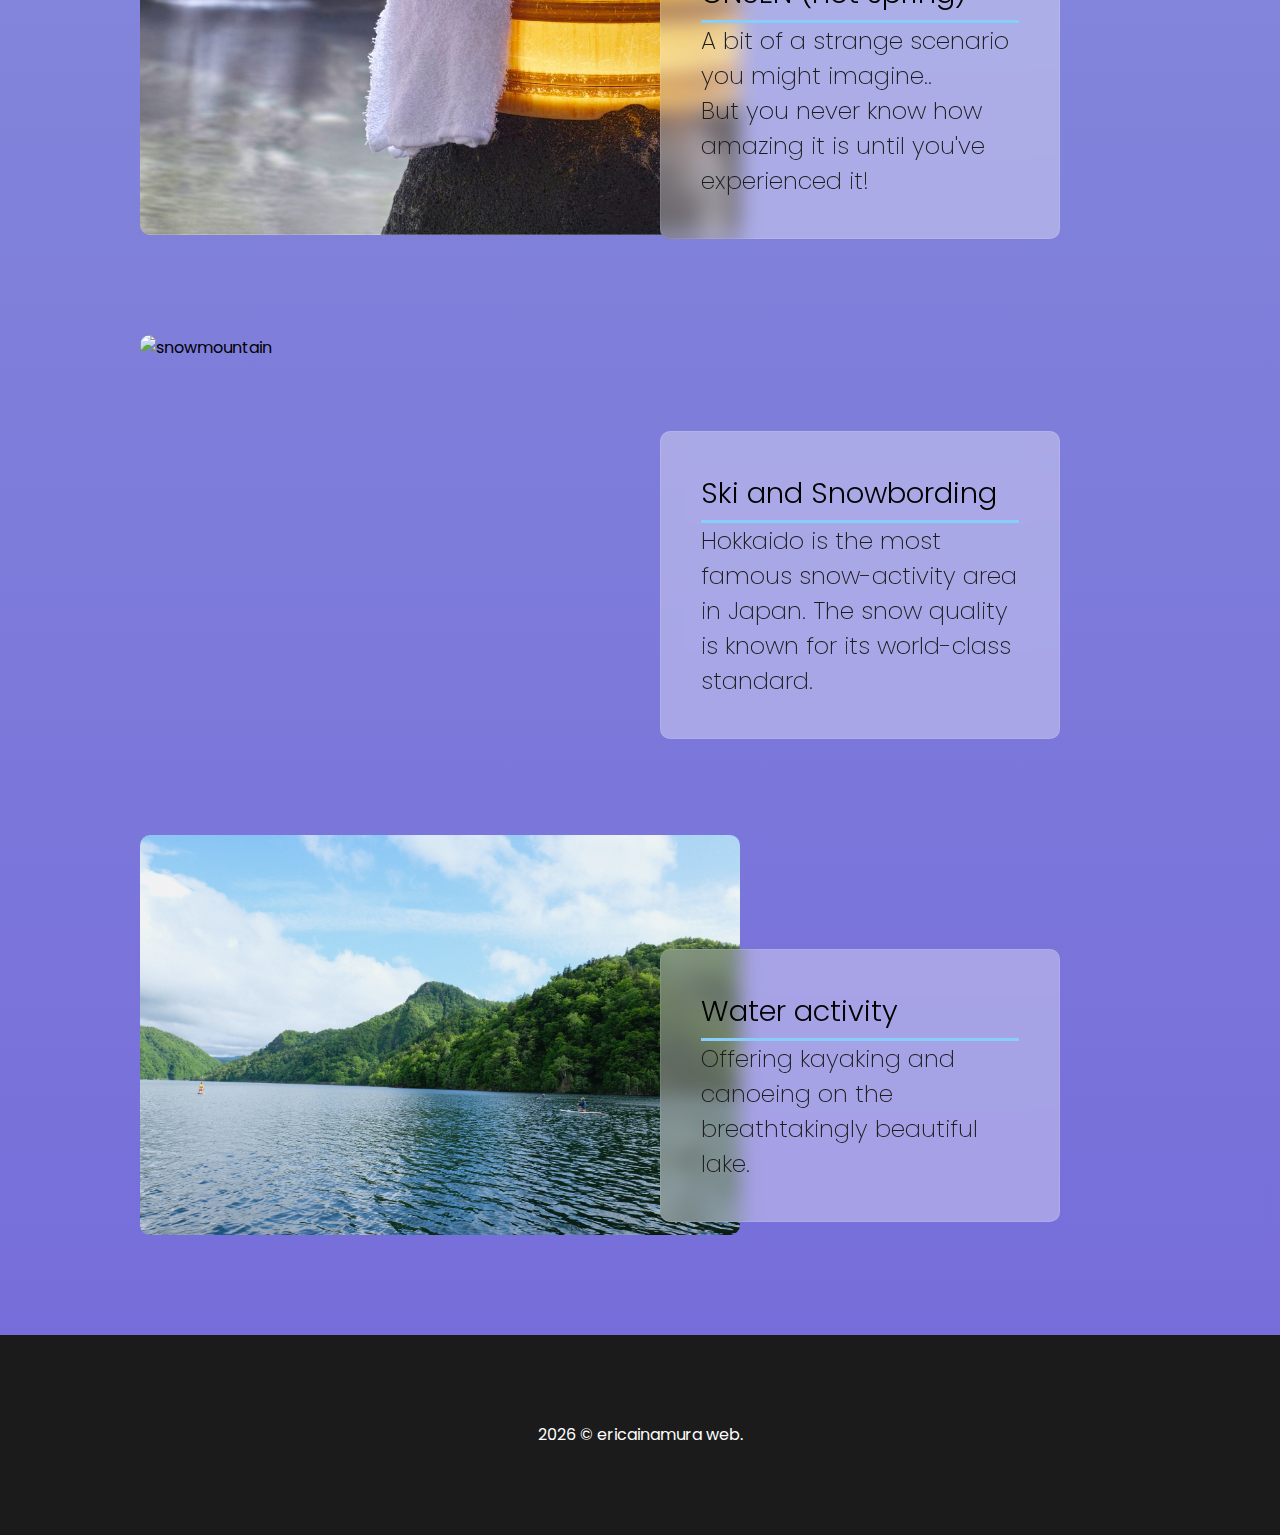
==== commit 9fd3869f: "map section" ====
--- a/index.html
+++ b/index.html
@@ -42,14 +42,32 @@
       </div>
     
     <main>
+
+<section class="map">
+  <div class="map-container">
+    <div class="map-text main-text">
+      <h2>Where is Hokkaido?</h2>
+       <p><strong>Hokkaido</strong>, Japan's northernmost region, is a 2-hour flight from Tokyo.
+         Cool summers and snowy winters define its climate. With ocean-mountain scenery, 
+         it's both urban and natural.
+         Sapporo ranks fourth in Japan's populous cities.</p>
+    </div>
+      <div class="map-pic">
+        <!-- <img src="img/japan-map.png" alt=""> -->
+        <img src="img/sapporo.png" alt="">
+      </div>
+  
+  </div>
+
+
+</section>
+
       <section class="food" id="food">
         <h2>The best food in Japan<br>
            </h2>
         
         <p class="main-text">
-          Welcome to Hokkaido, the northernmost prefecture of Japan, renowned for its delicious cuisine and vast natural beauty.<br />
-          In Japan people go to Hokkaido just to indulge its cuisine. <br />
-         
+          <strong>Hokkaido</strong>'s exceptional cuisine is a result of its rich natural resources, pristine environment, and diverse agriculture. Abundant seafood, fertile land, and a cool climate contribute to the region's delicious and nutritious offerings.
         </p>
         <div class="main-contents">
           <!-- <a href="./pages/ramen.html"  target="_blank"  class="main-contents-box"> -->
@@ -65,7 +83,7 @@
               <img src="img/adpDSC_4734-760x507-1-640x360.png">
                 <div class =contents-box_description>
                   <h3>SUSHI</h3>
-                  <a href="">Explore</a>
+                  <a>Explore</a>
                 </div>
             </div>
 
@@ -73,7 +91,7 @@
               <img src="img/b0163bba0c34a1e359dde5c0714f69fa_t.png">
                 <div class =contents-box_description>
                   <h3>SOUP CURRY</h3>
-                  <a href="">Explore</a>
+                  <a>Explore</a>
                 </div>
             </div>
          
@@ -135,7 +153,9 @@
             <div class="text-box">
             <h3>Ski and Snowbording</h3>
             <div class="border_line"></div>
-            <p>Hokkaido is the most famous snow-activity area. offering breathtaking snowscapes and exceptional snow quality. </p>
+            <p>Hokkaido is the most famous snow-activity area in Japan.
+              The snow quality is known for its world-class standard.
+            </p>
             </div>
             </div>
 
@@ -151,7 +171,7 @@
             </div>
         </div>
       </div>
-</section>
+      </section>
         
       
     </main>
@@ -167,13 +187,7 @@
         duration: 2000,
         delay: 200
       });
-      // ScrollReveal().reveal(".main-visual h1", {
-      //   delay: 300,
-      //   origin: "left",
-      // });
-     
-      
-      ScrollReveal().reveal(".image img,.main-contents-box", {
+      ScrollReveal().reveal(".image img,.main-contents-box,.map-pic", {
         delay: 500,
         origin: "left",
         interval: 200,
--- a/style.css
+++ b/style.css
@@ -70,11 +70,11 @@
   line-height: 70px;
   text-align: center;
   color: var(--light-color);
+  font-size: 20px;
 }
 .nav-list-item a {
   text-decoration: none;
   color: var(--light-color);
-  font-size: 20px;
 }
 
 .nav-list-item a:hover {
@@ -126,6 +126,7 @@
 /* MAIN VISUAL */
 .main-visual {
   width: 100%;
+  height: 100vh;
   background-size: cover;
   position: relative;
   overflow: hidden;
@@ -170,9 +171,33 @@
   margin: 0 auto;
 }
 
+/* hokkaido map */
+.map {
+  background-color: var(--light-color);
+}
+.map-container {
+  display: flex;
+  justify-content: center;
+  align-items: center;
+  background-color: var(--light-color);
+  padding: 30px 0;
+}
+.map-text {
+  padding: 30px;
+}
+.map h2 {
+  margin-bottom: 20px;
+}
+.map p {
+  max-width: 400px;
+}
+.map-pic {
+  width: 50%;
+}
+
 /* FOOD */
 .main-text {
-  padding: 80px;
+  padding: 60px;
   font-weight: 200;
   margin: 0 auto;
   width: 80%;
@@ -291,11 +316,11 @@
   width: 100%;
   text-align: center;
   line-height: 200px;
-  background-color: lightskyblue;
-  color: var(--light-color);
+  background-color: var(--dark-color);
 }
 
 .footer-text {
+  color: var(--light-color);
   font-size: 16px;
   text-align: center;
 }
@@ -333,18 +358,21 @@
   font-style: italic;
   font-weight: 200;
 }
-.main-page {
+.ramen-main-page {
   display: grid;
   grid-template-columns: repeat(3, 1fr);
-  text-align: center;
+  grid-gap: 10px;
+  text-align: center;
+  width: 90%;
+  padding: 10px;
+  margin: 0 auto;
 }
 .ramen-container {
   padding: 8px;
   padding: 8px;
   display: flex;
   flex-direction: column;
-  justify-content: center;
-  align-items: center;
+  align-items: baseline;
 }
 .ramen-image img {
   width: 300px;
@@ -404,13 +432,8 @@
 
 /* MEDIA QUERY */
 
-@media screen and (max-width: 1024px) {
-  .main-page {
-    grid-template-columns: repeat(2, 1fr);
-  }
-}
 @media screen and (max-width: 768px) {
-  .main-page {
+  .ramen-main-page {
     grid-template-columns: repeat(2, 1fr);
   }
   .main-text {
@@ -426,9 +449,15 @@
     padding: 50px;
     width: 100%;
   }
+  .ramen-main-page {
+    width: 100%;
+  }
 }
 
 @media screen and (max-width: 480px) {
+  .main-visual h1 {
+    font-size: 3rem;
+  }
   h2 {
     margin: 10px;
     font-size: 30px;
@@ -461,7 +490,7 @@
     min-width: 100%;
     backdrop-filter: blur(5px);
   }
-  .main-page {
+  .ramen-main-page {
     grid-template-columns: repeat(1, 1fr);
   }
   .catch h4 {
@@ -470,4 +499,20 @@
   .main-exp {
     width: 90%;
   }
-}
+  .ramen-container {
+    align-items: center;
+  }
+}
+
+@media screen and (min-width: 1220px) {
+  .main-exp {
+    max-width: 1220px;
+  }
+  .map-container {
+    width: 1200px;
+    margin: 0 auto;
+  }
+  .map-pic {
+    text-align: center;
+  }
+}
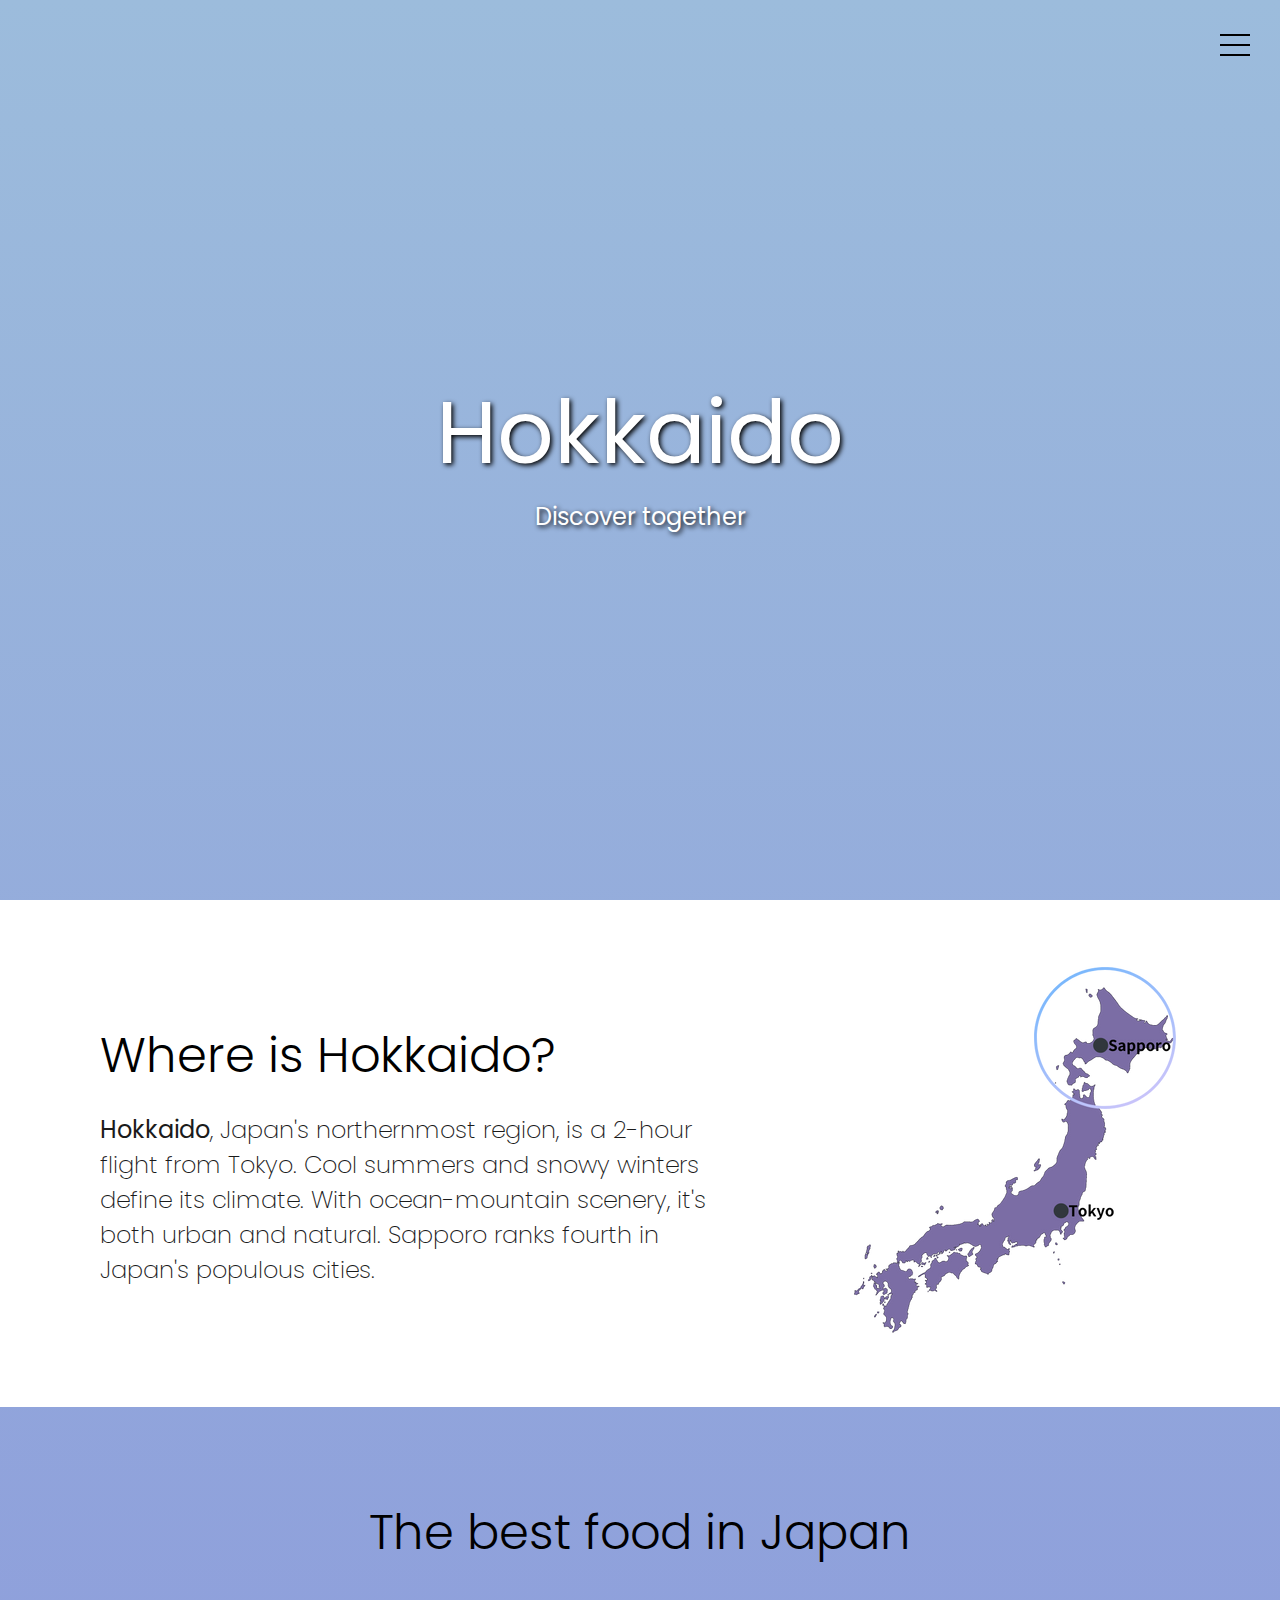
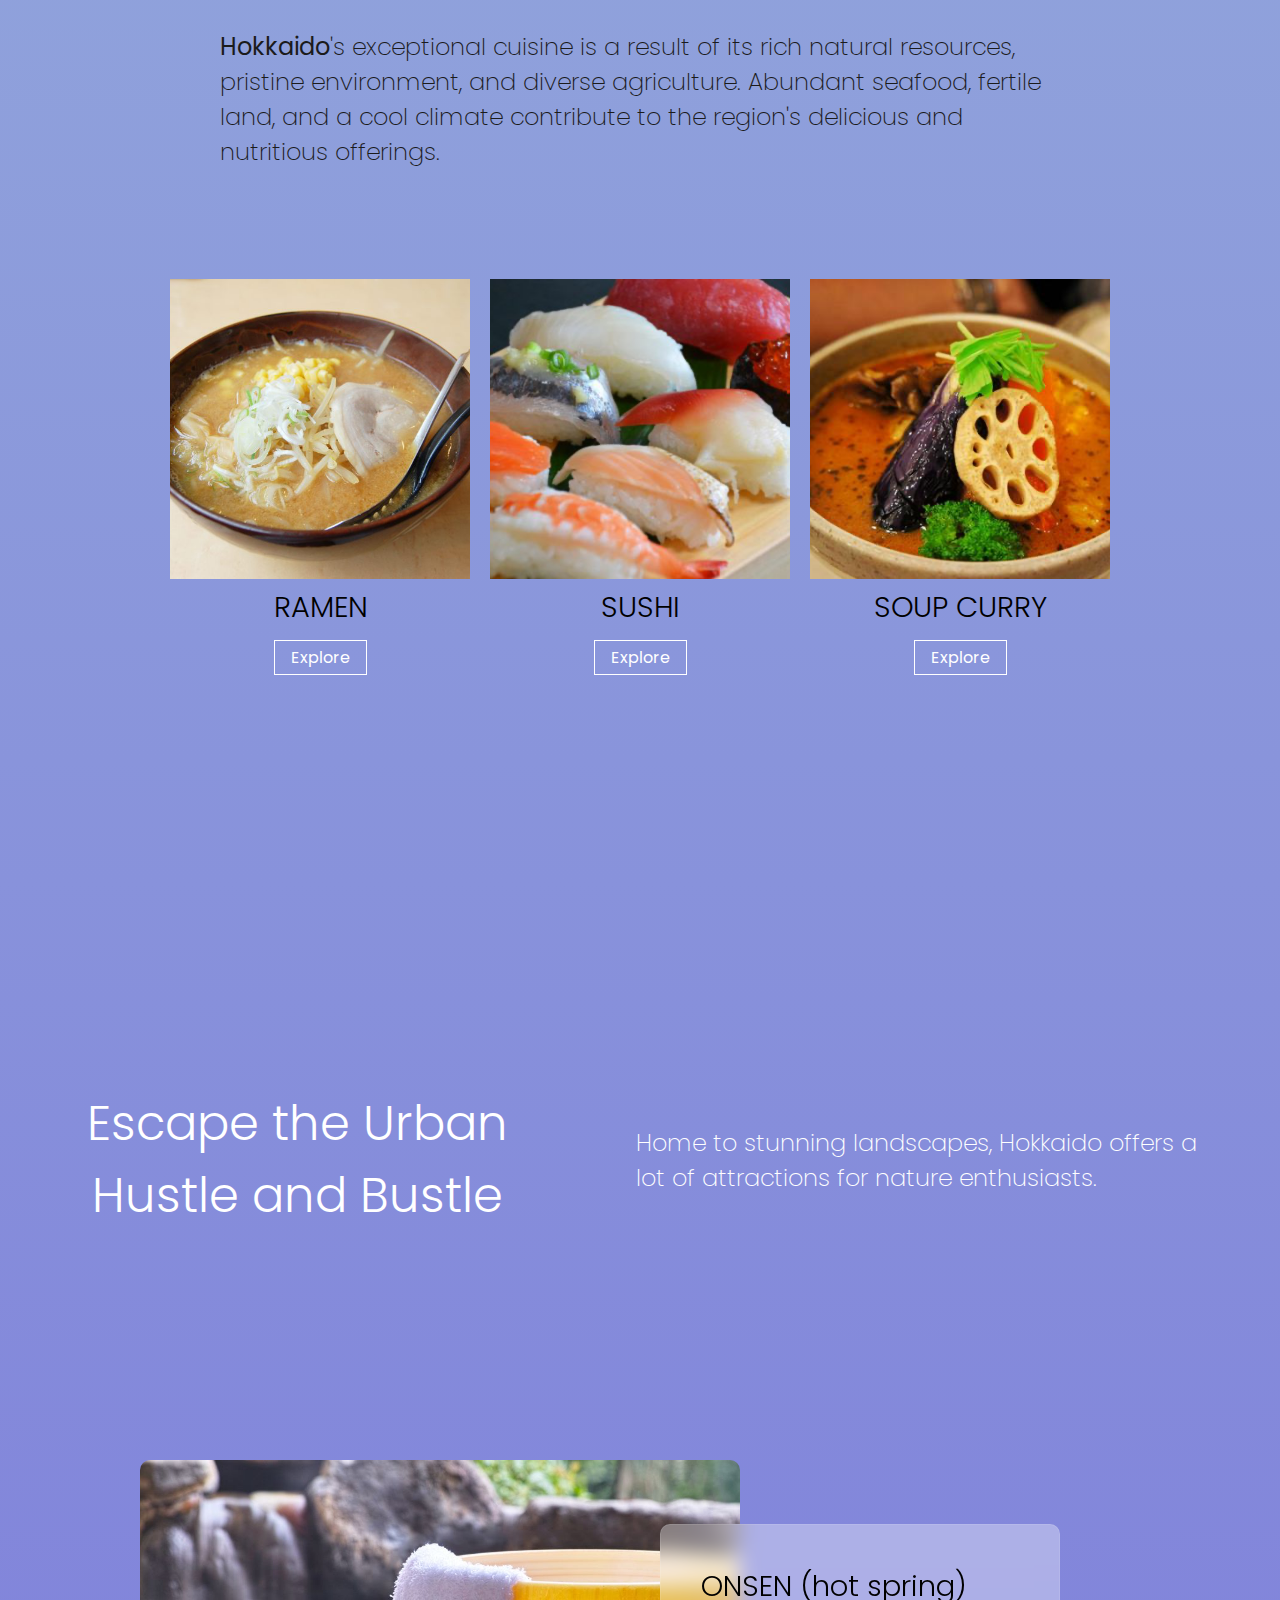
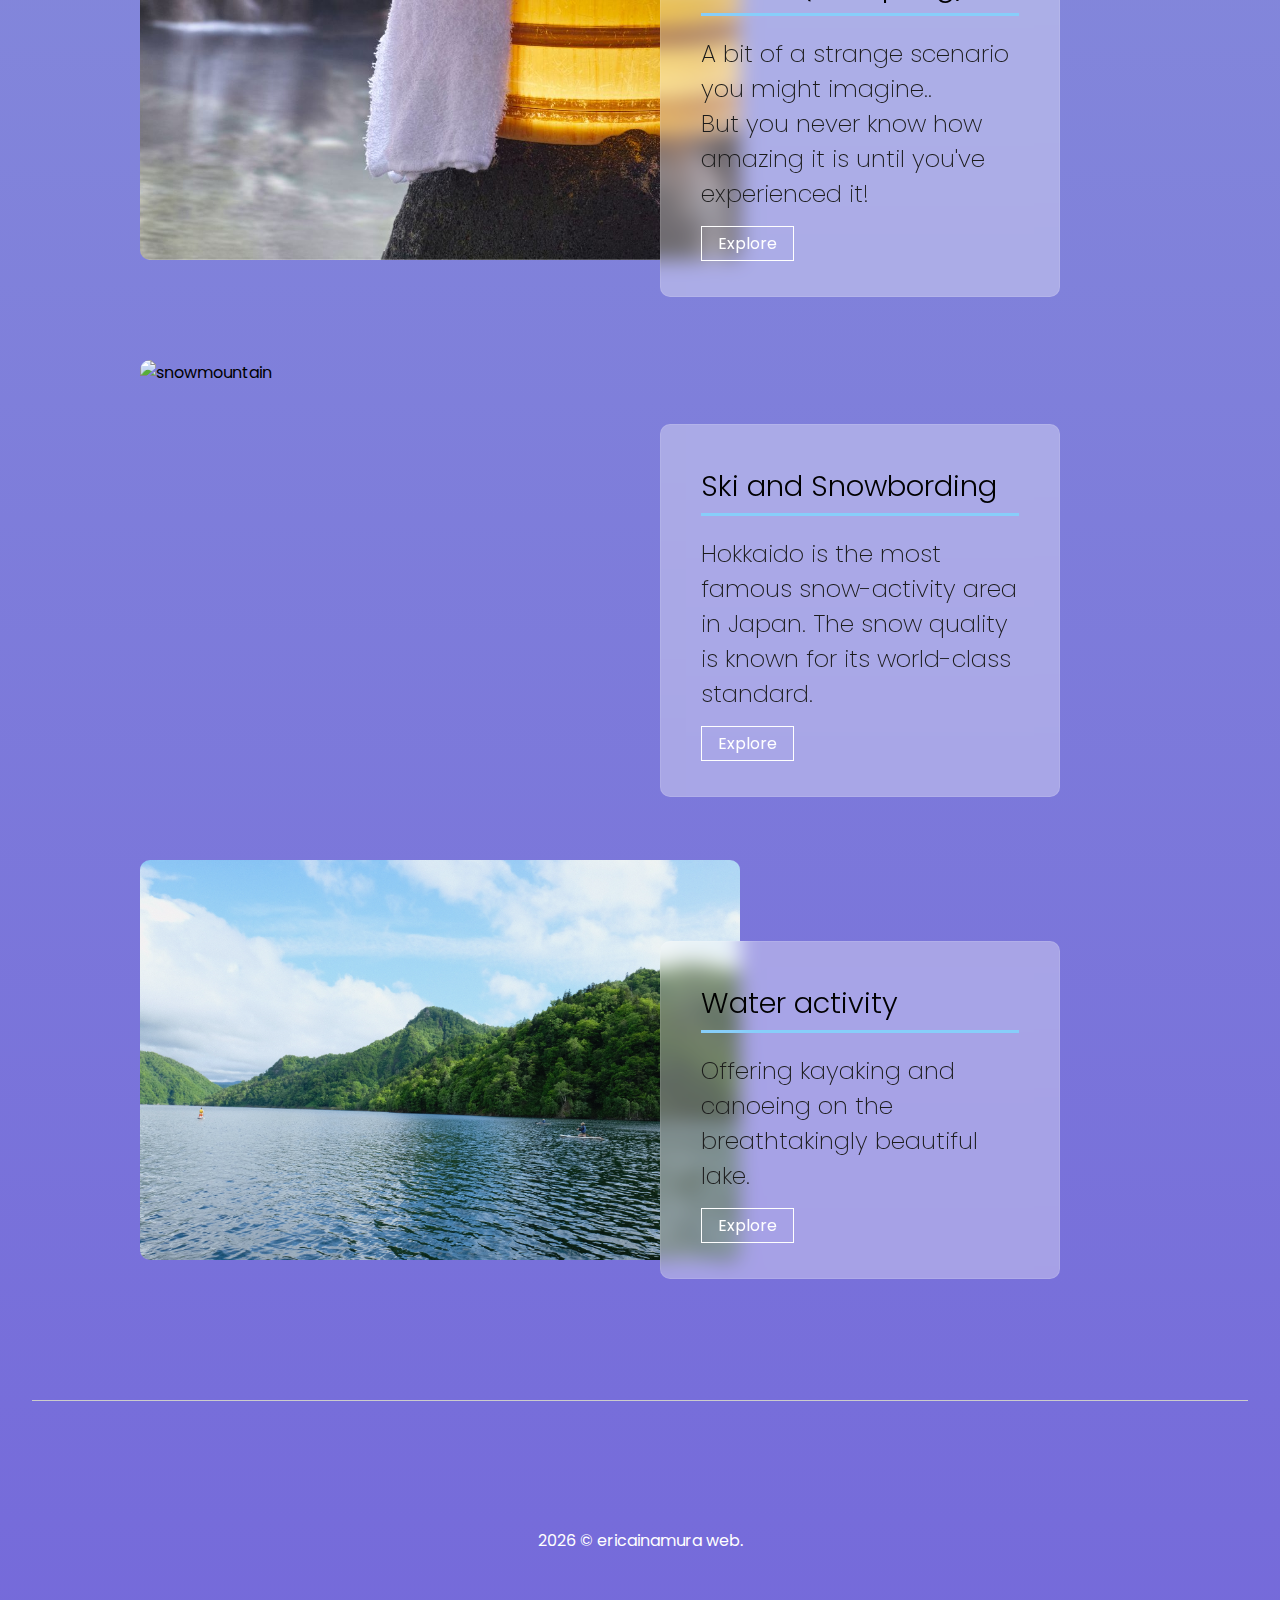
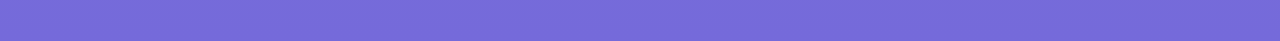
==== commit 7988a6cc: "btn" ====
--- a/index.html
+++ b/index.html
@@ -75,7 +75,7 @@
               <img src="img/adpDSC_7611-750x499.png">
                 <div class =contents-box_description>
                   <h3>RAMEN</h3>
-                  <a href="./pages/ramen.html">Explore</a>
+                  <button class="btn"><a href="./pages/ramen.html">Explore</a></button>
                 </div>
             </div>
 
@@ -83,7 +83,7 @@
               <img src="img/adpDSC_4734-760x507-1-640x360.png">
                 <div class =contents-box_description>
                   <h3>SUSHI</h3>
-                  <a>Explore</a>
+                  <button class="btn"><a>Explore</a></button>
                 </div>
             </div>
 
@@ -91,7 +91,7 @@
               <img src="img/b0163bba0c34a1e359dde5c0714f69fa_t.png">
                 <div class =contents-box_description>
                   <h3>SOUP CURRY</h3>
-                  <a>Explore</a>
+                  <button class="btn"><a>Explore</a></button>
                 </div>
             </div>
          
@@ -140,26 +140,31 @@
             <div class="image">
               <img src="img/onsen.jpg" alt="hotspring" />
             </div>
+              <div class="text-box">
+                <h3>ONSEN (hot spring)</h3>
+                  <div class="border_line"></div>
+                    <p>A bit of a strange scenario you might imagine..<br> 
+                    But you never know how amazing it is until you've experienced it!
+                    </p>
+                    <button class="btn"><a>Explore</a></button>
+              </div>
+            </div>
+
+        <div class="content">
+            <div class="image">
+                  <img src="img/IMG_snowmountain.png" alt="snowmountain" />
+            </div>
             <div class="text-box">
-            <h3>ONSEN (hot spring)</h3>
+                <h3>Ski and Snowbording</h3>
             <div class="border_line"></div>
-            <p>A bit of a strange scenario you might imagine..<br> But you never know how amazing it is until you've experienced it!  </p>
-            </div>
-            </div>
-            <div class="content">
-            <div class="image">
-              <img src="img/IMG_snowmountain.png" alt="snowmountain" />
-            </div>
-            <div class="text-box">
-            <h3>Ski and Snowbording</h3>
-            <div class="border_line"></div>
-            <p>Hokkaido is the most famous snow-activity area in Japan.
-              The snow quality is known for its world-class standard.
-            </p>
-            </div>
-            </div>
-
-            <div class="content">
+              <p>Hokkaido is the most famous snow-activity area in Japan.
+                The snow quality is known for its world-class standard.
+              </p>  
+              <button class="btn"><a>Explore</a></button>
+            </div>
+        </div>
+
+        <div class="content">
             <div class="image">
               <img src="img/lake.png" alt="lake" />
             </div>
@@ -167,15 +172,19 @@
             <h3>Water activity</h3>
             <div class="border_line"></div>
              <p>Offering kayaking and canoeing on the breathtakingly beautiful lake.</p>
-    
+             <button class="btn"><a>Explore</a></button>
             </div>
         </div>
       </div>
       </section>
-        
+        <!-- <section class="menu">
+          <div>menu-list</div>
+          <p></p>
+          <p></p>
+        </section> -->
       
     </main>
-
+    <div class="divider"></div>
     <footer>
       <p class="footer-text"><span id="current-year"></span> &copy; ericainamura web.</p>
     </footer>
--- a/style.css
+++ b/style.css
@@ -180,17 +180,15 @@
   justify-content: center;
   align-items: center;
   background-color: var(--light-color);
-  padding: 30px 0;
+  padding: 60px 0;
 }
 .map-text {
-  padding: 30px;
+  padding: 0 80px;
 }
 .map h2 {
   margin-bottom: 20px;
 }
-.map p {
-  max-width: 400px;
-}
+
 .map-pic {
   width: 50%;
 }
@@ -219,7 +217,11 @@
 .contents-box_description h3 {
   margin-bottom: 16px;
 }
-.contents-box_description a {
+.btn {
+  border: none;
+  background: transparent;
+}
+.btn a {
   padding: 5px 16px;
   margin-top: 20px;
   font-size: 1rem;
@@ -229,7 +231,7 @@
   cursor: pointer;
   text-decoration: none;
 }
-.contents-box_description a:hover {
+.btn a:hover {
   color: var(--light-color);
   background-color: rgba(255, 255, 255, 0.3);
   transition: all 0.3s;
@@ -281,7 +283,6 @@
 
 .content .text-box {
   z-index: 20;
-
   background: rgb(255 255 255 / 34%);
   backdrop-filter: blur(10px);
   padding: 40px;
@@ -291,7 +292,9 @@
   transform: translate(-80px, 50px);
   font-weight: 200;
 }
-
+.text-box p {
+  margin: 20px 0;
+}
 .about-contents {
   display: flex;
   border-top: solid 1px black;
@@ -316,13 +319,18 @@
   width: 100%;
   text-align: center;
   line-height: 200px;
-  background-color: var(--dark-color);
 }
 
 .footer-text {
   color: var(--light-color);
   font-size: 16px;
   text-align: center;
+}
+.divider {
+  width: 95%;
+  height: 1px;
+  background-color: #ccc;
+  margin: 40px auto;
 }
 
 /* ///////////////////RAMEN.HTML///////////// */
@@ -433,6 +441,9 @@
 /* MEDIA QUERY */
 
 @media screen and (max-width: 768px) {
+  .map-container {
+    flex-direction: column;
+  }
   .ramen-main-page {
     grid-template-columns: repeat(2, 1fr);
   }
@@ -458,18 +469,21 @@
   .main-visual h1 {
     font-size: 3rem;
   }
+  .map-container {
+    flex-direction: column;
+  }
   h2 {
     margin: 10px;
     font-size: 30px;
-    padding: 30px;
     color: var(--dark-color);
   }
-  .main-visual video {
-    height: 50vh;
-  }
+
   .outdoor-title {
     height: auto;
     flex-direction: column;
+  }
+  .outdoor-title h2 {
+    margin: 20px 0;
   }
   .main-text {
     padding: 50px;
@@ -508,7 +522,8 @@
   .main-exp {
     max-width: 1220px;
   }
-  .map-container {
+  .map-container,
+  .food {
     width: 1200px;
     margin: 0 auto;
   }
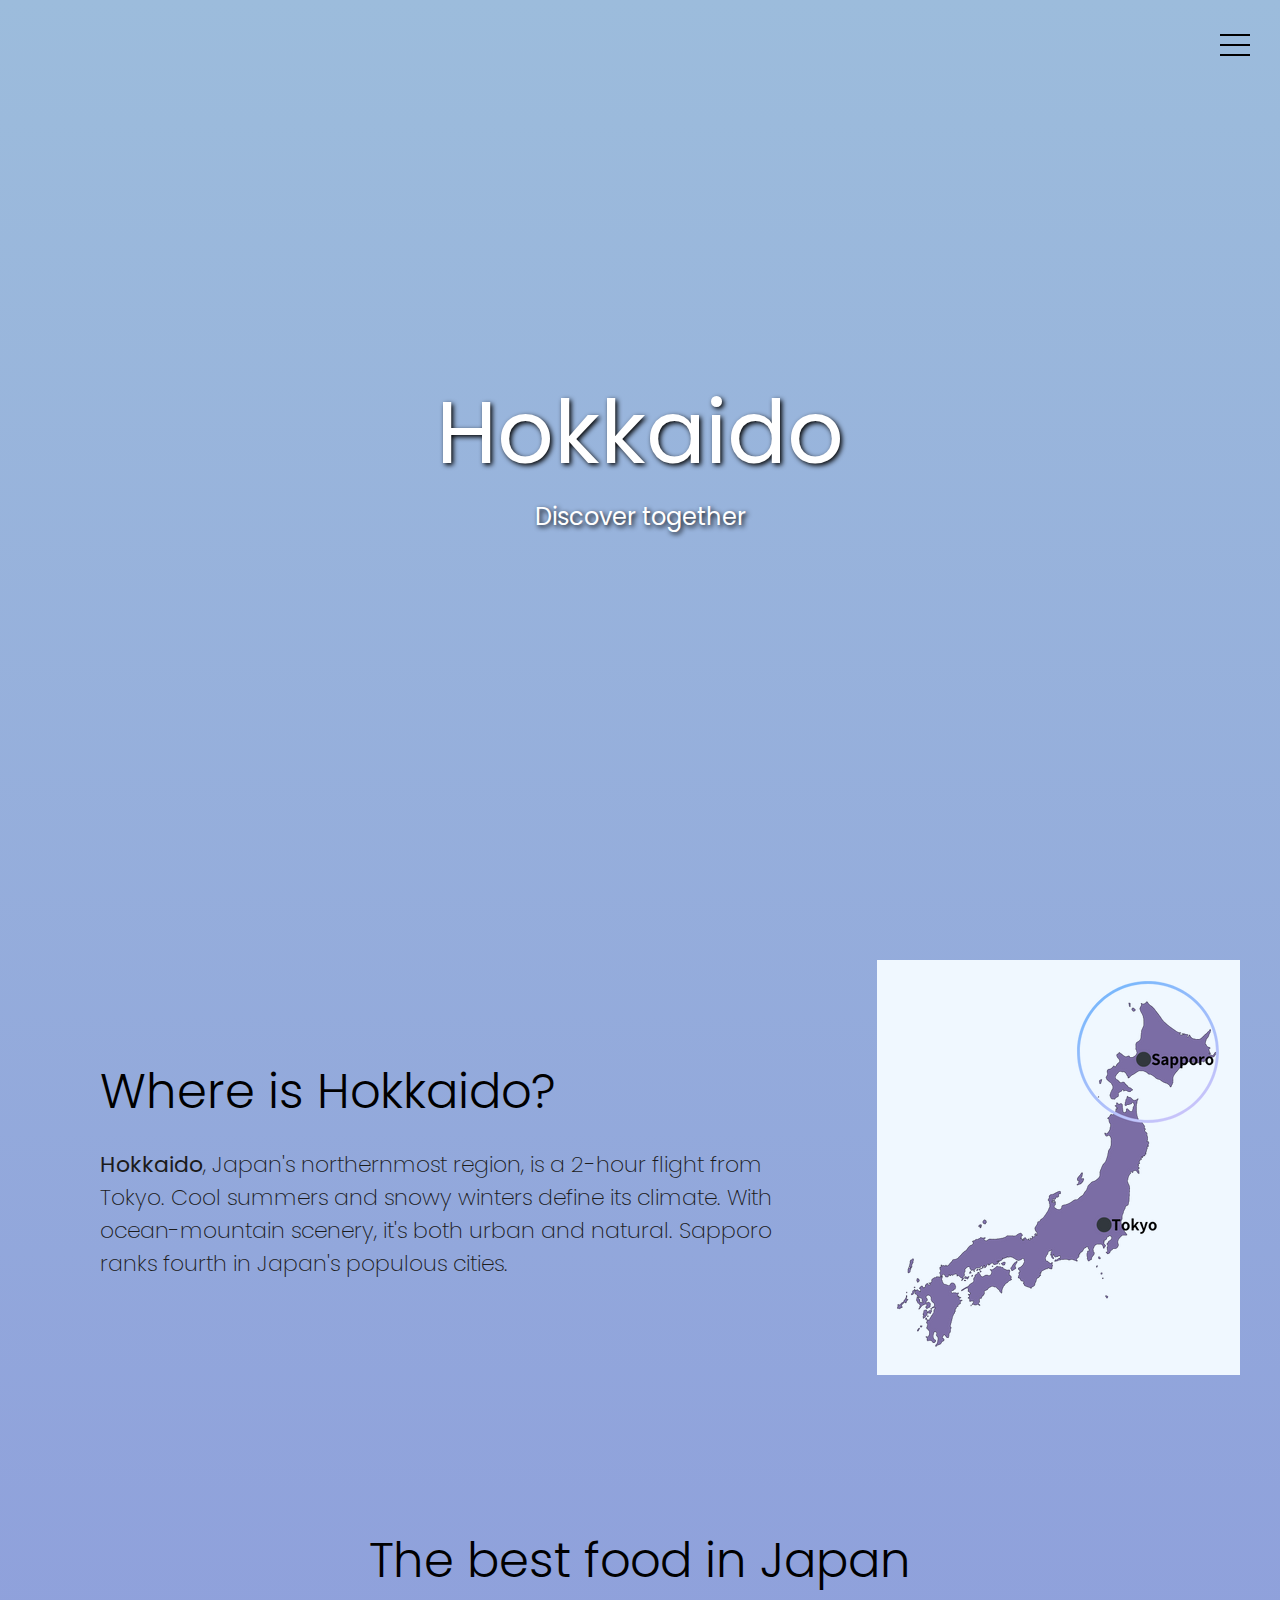
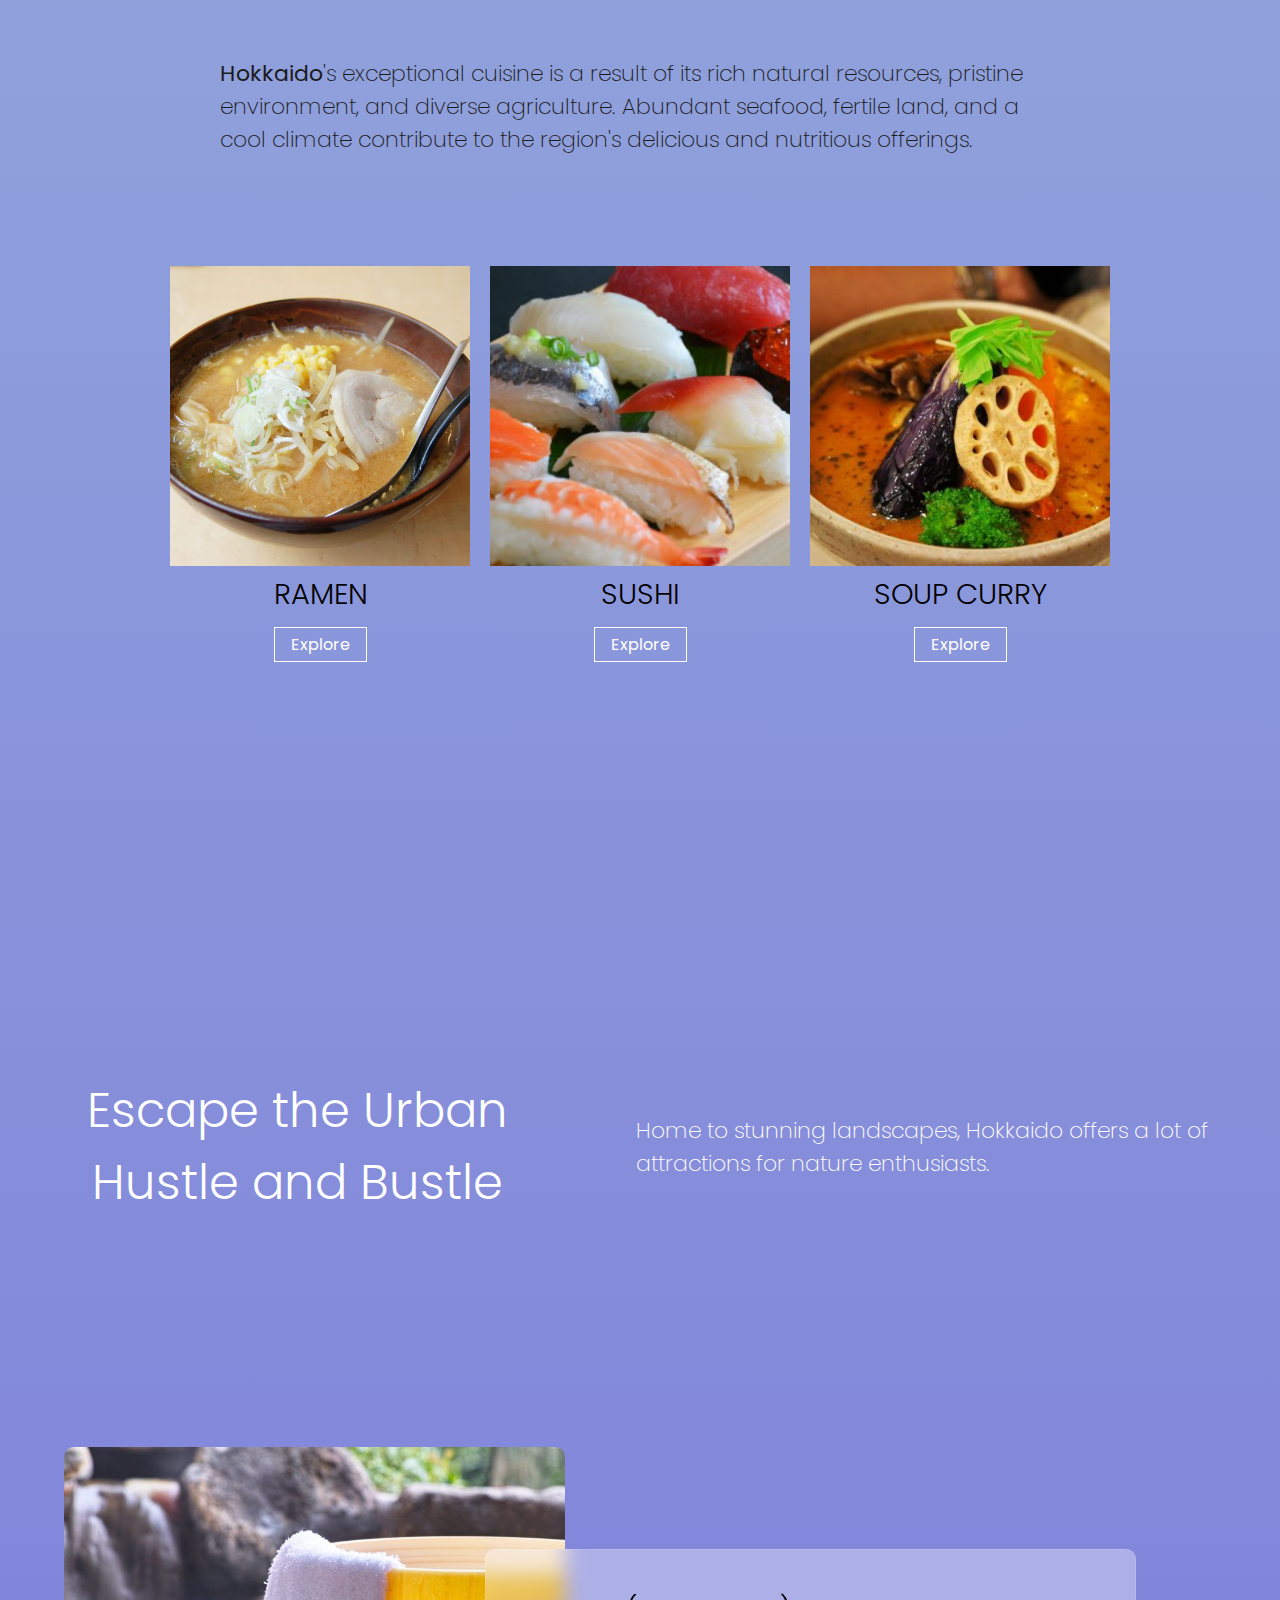
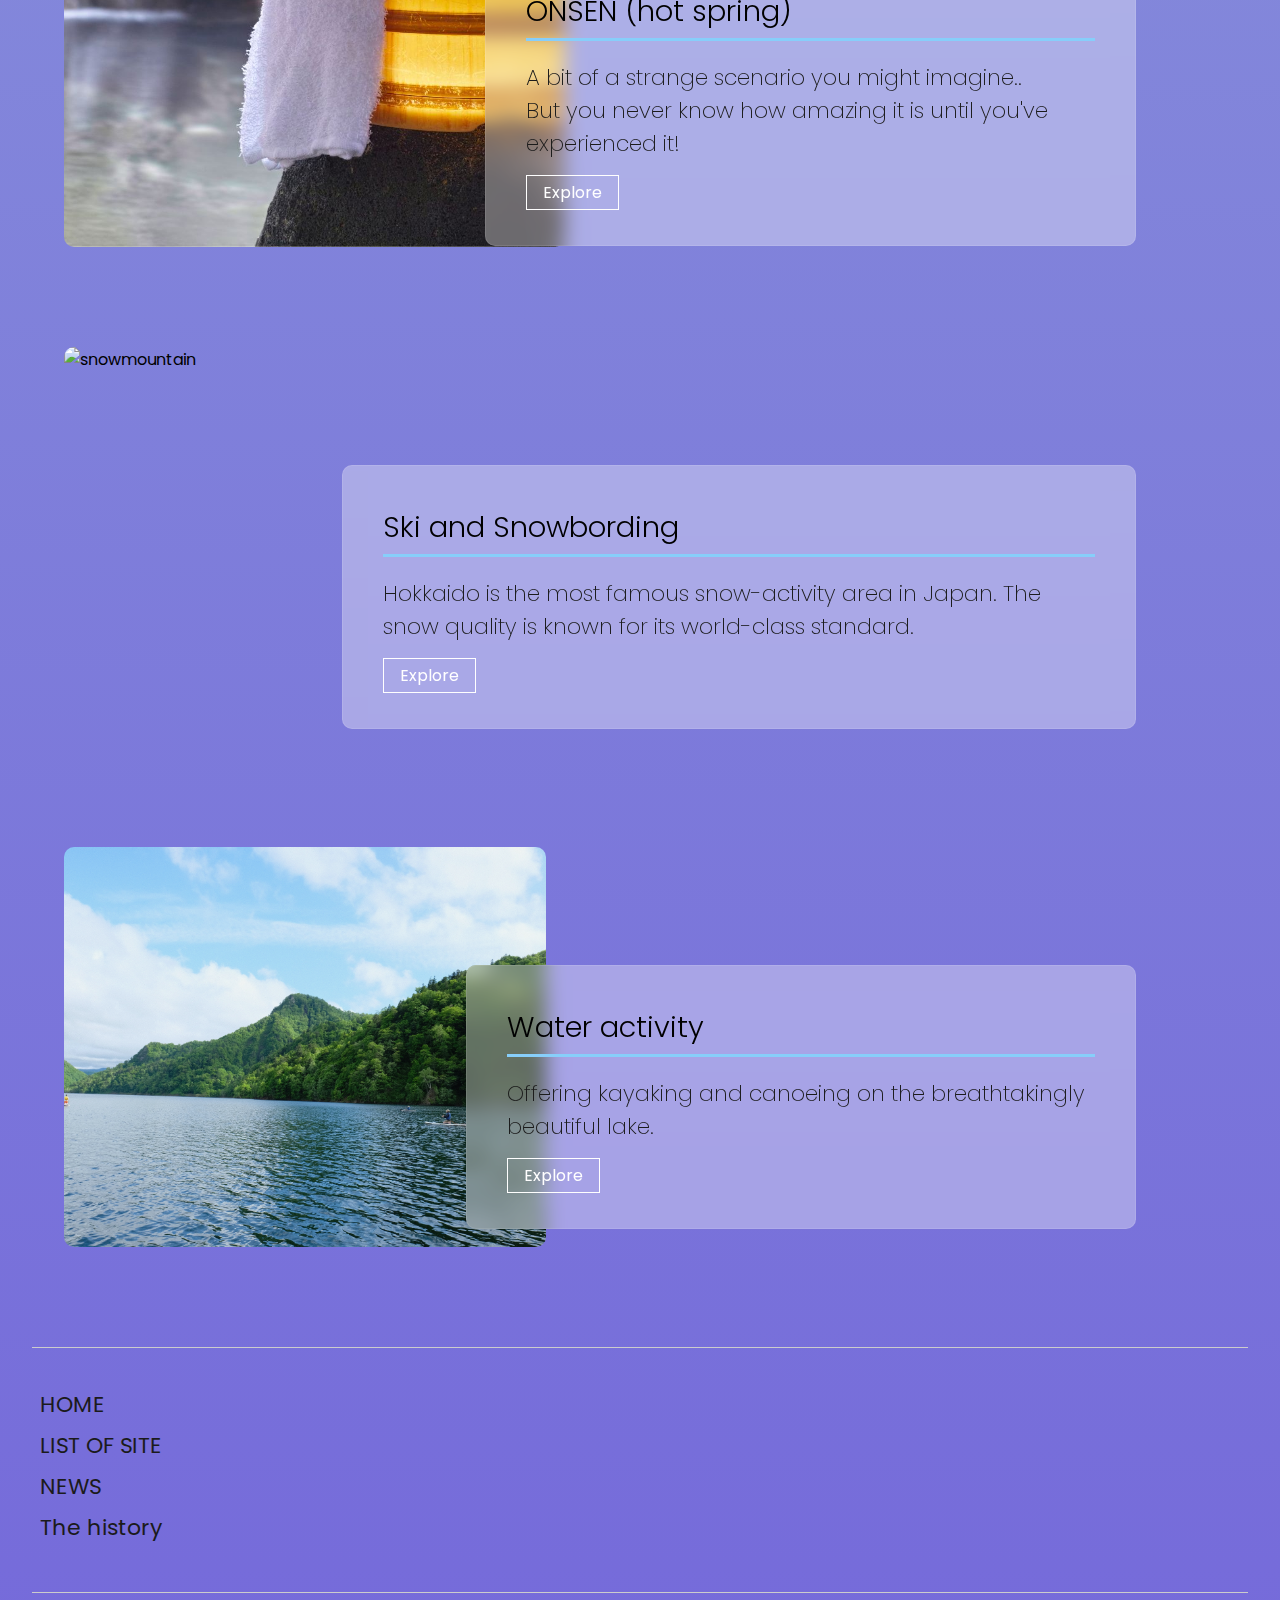
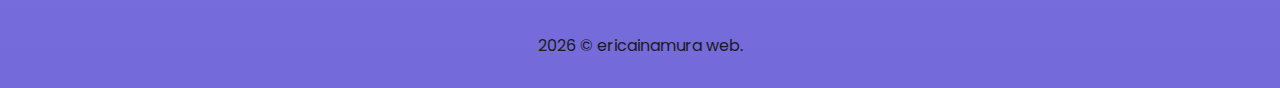
==== commit 4137acc6: "footer" ====
--- a/index.html
+++ b/index.html
@@ -53,7 +53,6 @@
          Sapporo ranks fourth in Japan's populous cities.</p>
     </div>
       <div class="map-pic">
-        <!-- <img src="img/japan-map.png" alt=""> -->
         <img src="img/sapporo.png" alt="">
       </div>
   
@@ -177,11 +176,15 @@
         </div>
       </div>
       </section>
-        <!-- <section class="menu">
-          <div>menu-list</div>
-          <p></p>
-          <p></p>
-        </section> -->
+      <div class="divider"></div>
+      <section class="menu">
+          <div class="menu-list">
+          <p>HOME</p>
+          <p>LIST OF SITE</p>
+          <p>NEWS</p>
+          <p>The history</p>
+        </div>
+      </section> 
       
     </main>
     <div class="divider"></div>
--- a/style.css
+++ b/style.css
@@ -48,7 +48,7 @@
   font-weight: 300;
 }
 p {
-  font-size: 24px;
+  font-size: 22px;
   color: var(--dark-color);
   text-align: left;
 }
@@ -172,25 +172,24 @@
 }
 
 /* hokkaido map */
-.map {
-  background-color: var(--light-color);
-}
+
 .map-container {
   display: flex;
   justify-content: center;
   align-items: center;
-  background-color: var(--light-color);
   padding: 60px 0;
 }
-.map-text {
-  padding: 0 80px;
+
+.map-text p {
+  font-weight: 200;
 }
 .map h2 {
   margin-bottom: 20px;
 }
 
 .map-pic {
-  width: 50%;
+  background: aliceblue;
+  padding: 20px;
 }
 
 /* FOOD */
@@ -281,12 +280,12 @@
   object-fit: cover;
 }
 
-.content .text-box {
+.text-box {
   z-index: 20;
   background: rgb(255 255 255 / 34%);
   backdrop-filter: blur(10px);
   padding: 40px;
-  max-width: 400px;
+  min-width: 400px;
   border: 1px solid rgba(255, 255, 255, 0.1);
   border-radius: 10px;
   transform: translate(-80px, 50px);
@@ -318,11 +317,20 @@
 footer {
   width: 100%;
   text-align: center;
-  line-height: 200px;
-}
-
+  padding-bottom: 30px;
+}
+
+.menu-list {
+  display: flex;
+  flex-direction: column;
+  justify-content: space-around;
+  margin-left: 40px;
+}
+.menu-list p {
+  padding-bottom: 8px;
+}
 .footer-text {
-  color: var(--light-color);
+  color: var(--dark-color);
   font-size: 16px;
   text-align: center;
 }
@@ -444,6 +452,7 @@
   .map-container {
     flex-direction: column;
   }
+
   .ramen-main-page {
     grid-template-columns: repeat(2, 1fr);
   }
@@ -472,6 +481,7 @@
   .map-container {
     flex-direction: column;
   }
+
   h2 {
     margin: 10px;
     font-size: 30px;
@@ -523,6 +533,7 @@
     max-width: 1220px;
   }
   .map-container,
+  .map,
   .food {
     width: 1200px;
     margin: 0 auto;
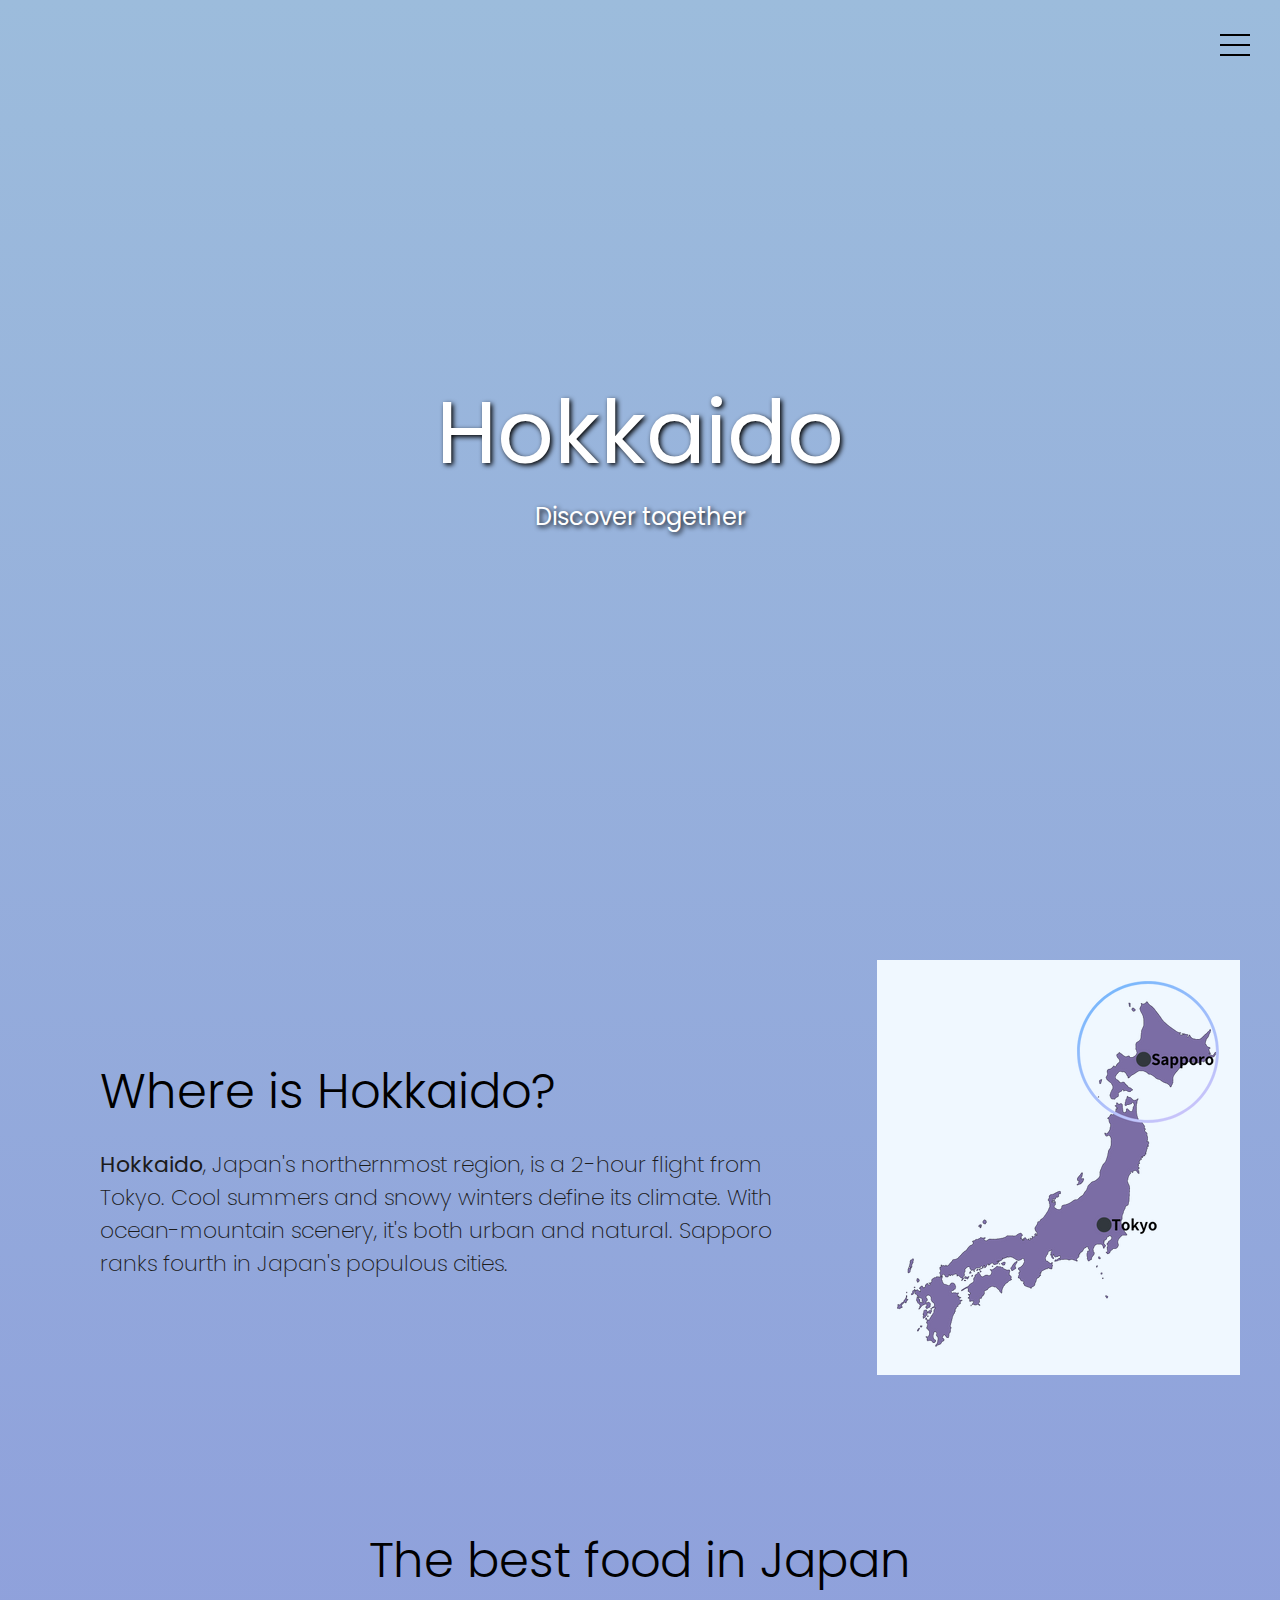
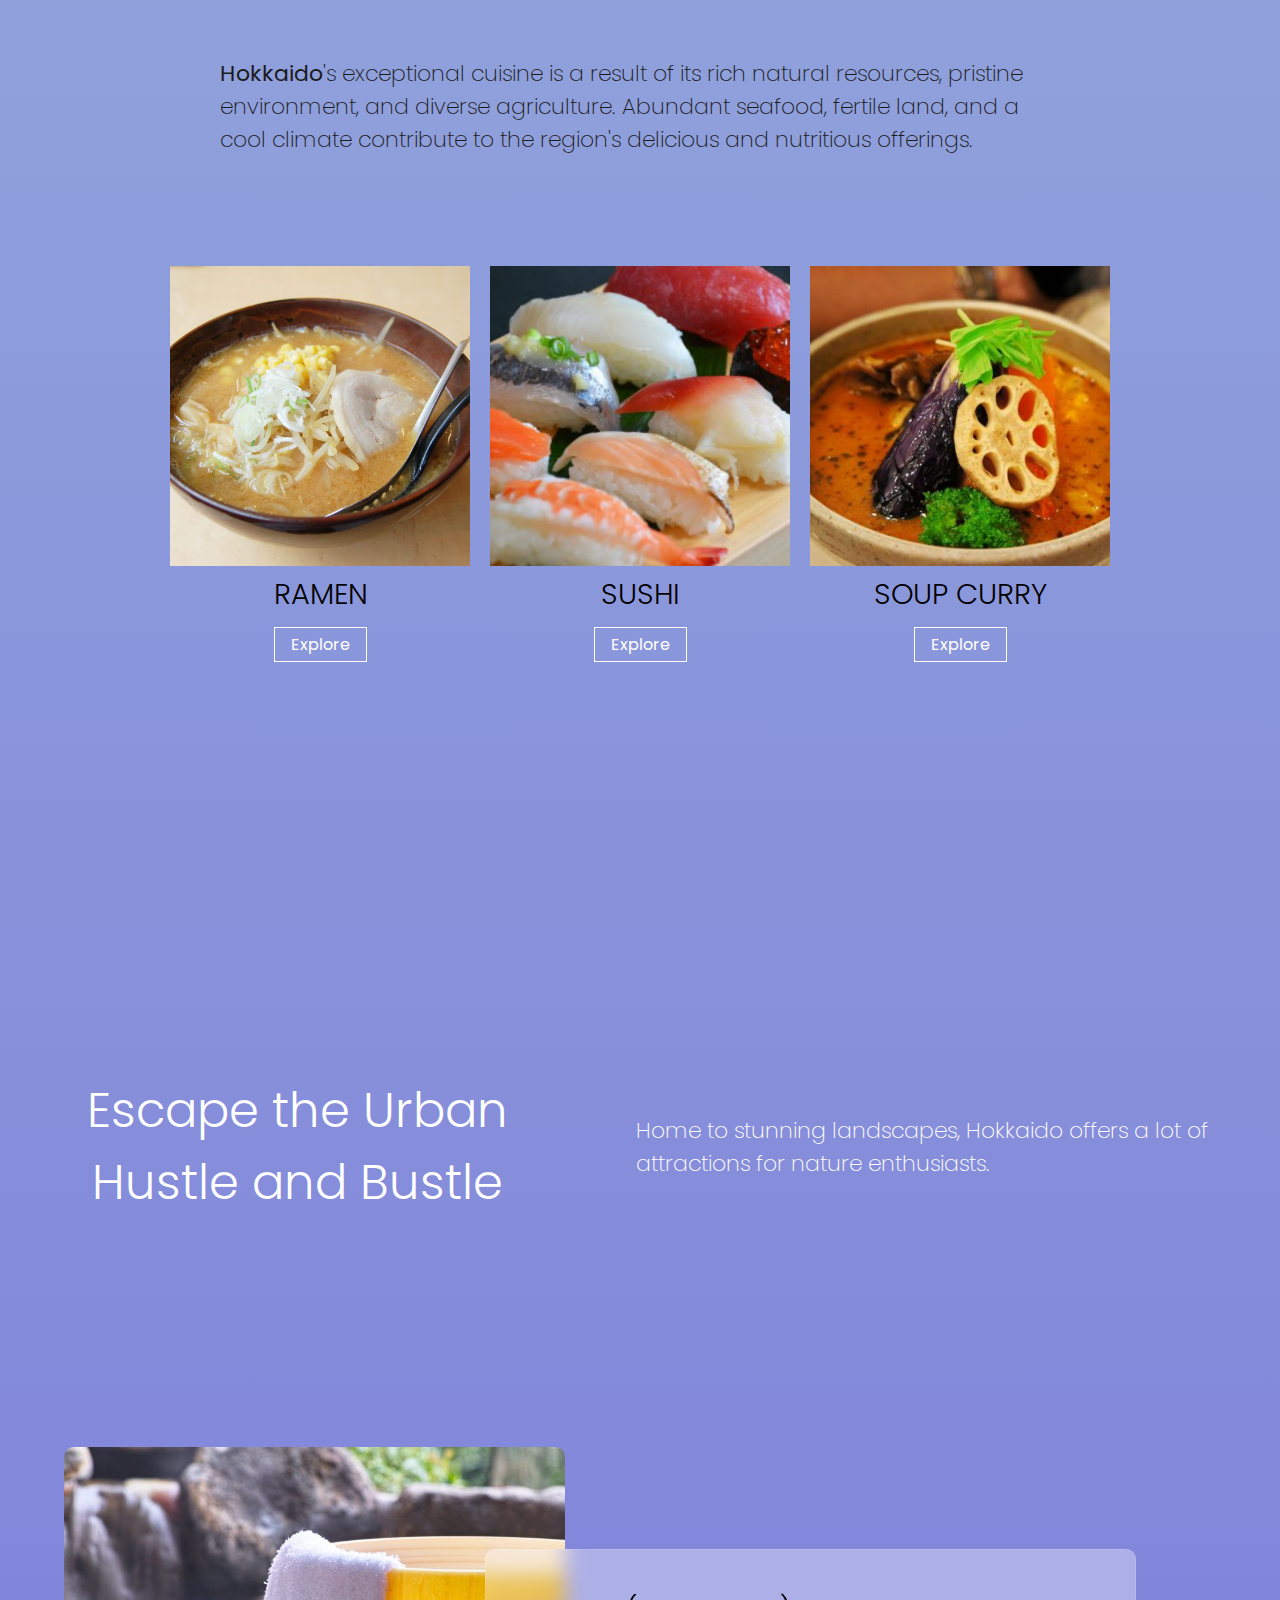
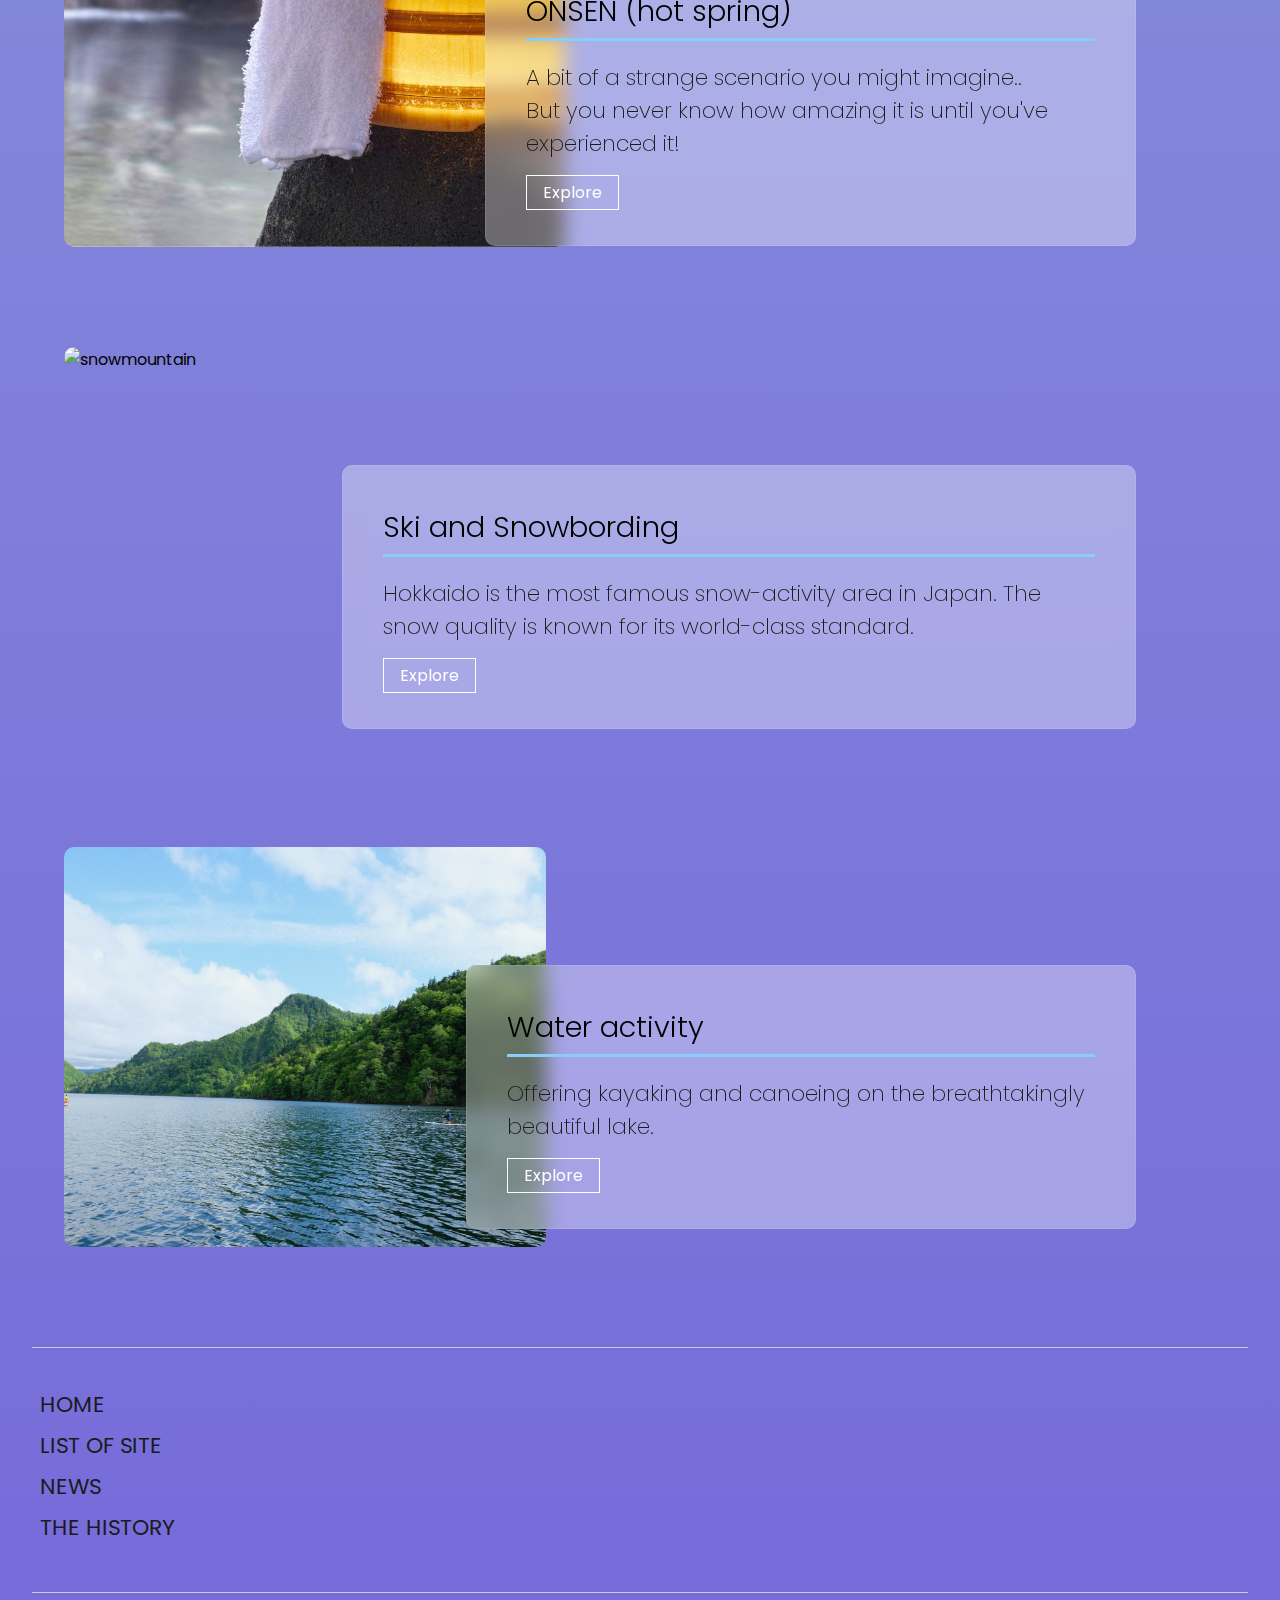
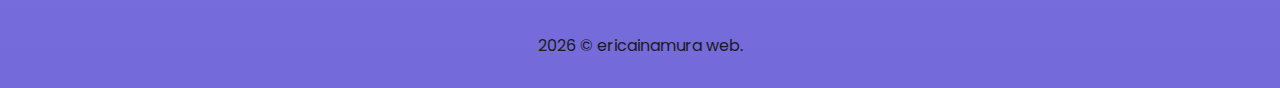
==== commit d6b7a56b: "footer" ====
--- a/index.html
+++ b/index.html
@@ -182,7 +182,7 @@
           <p>HOME</p>
           <p>LIST OF SITE</p>
           <p>NEWS</p>
-          <p>The history</p>
+          <p>THE HISTORY</p>
         </div>
       </section> 
       
